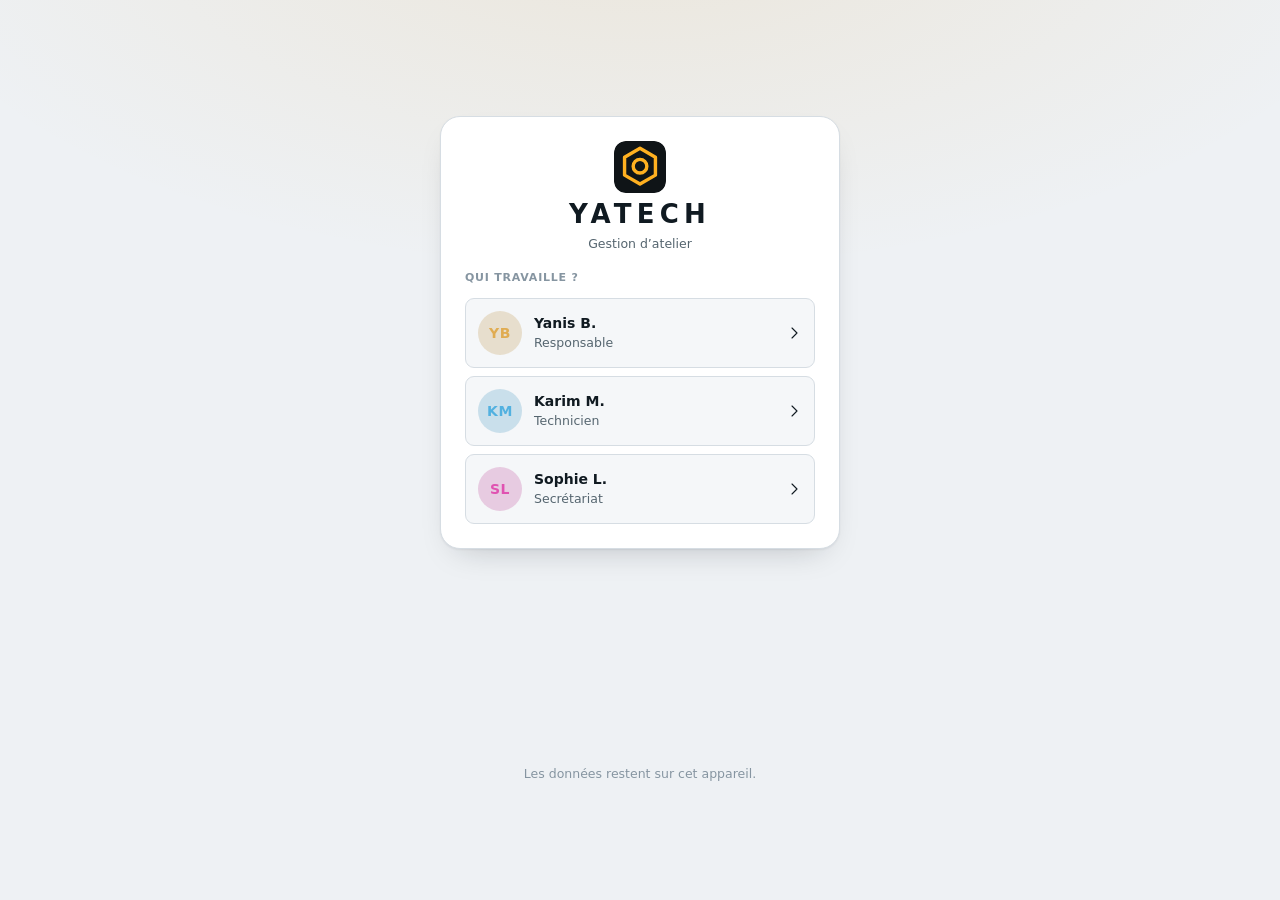
==== yatech-v2/index.html @ 3ca5351c "Yatech v2 — socle : noyau, modèle métier, coque et premiers écrans La v1 tenait en un seul fichier d" ====
<!doctype html>
<html lang="fr">
<head>
<meta charset="utf-8">
<meta name="viewport" content="width=device-width, initial-scale=1, viewport-fit=cover">
<meta name="color-scheme" content="light dark">
<meta name="theme-color" content="#0f1417" media="(prefers-color-scheme: dark)">
<meta name="theme-color" content="#f4f6f8" media="(prefers-color-scheme: light)">
<meta name="description" content="Yatech — gestion d'atelier : clients, dossiers, devis, parc, stock, électronique, planning.">
<meta name="apple-mobile-web-app-capable" content="yes">
<meta name="mobile-web-app-capable" content="yes">
<meta name="apple-mobile-web-app-title" content="Yatech">
<meta name="apple-mobile-web-app-status-bar-style" content="black-translucent">
<meta name="format-detection" content="telephone=no">
<link rel="manifest" href="manifest.webmanifest">
<link rel="icon" href="assets/icone.svg" type="image/svg+xml">
<link rel="apple-touch-icon" href="assets/icone-180.png">
<link rel="stylesheet" href="css/jetons.css">
<link rel="stylesheet" href="css/base.css">
<link rel="stylesheet" href="css/composants.css">
<link rel="stylesheet" href="css/coque.css">
<link rel="stylesheet" href="css/ecrans.css">
<link rel="stylesheet" href="css/utilitaires.css">
<link rel="stylesheet" href="css/impression.css">
<title>Yatech</title>
</head>
<body>

<!-- Écran d'attente : remplacé dès que l'application a démarré. Sans lui,
     un chargement lent de modules laisse une page blanche sans explication. -->
<div id="amorce" class="amorce">
  <div class="amorce__marque">YATECH</div>
  <div class="amorce__barre"><i></i></div>
  <noscript>Cet outil a besoin de JavaScript pour fonctionner.</noscript>
</div>

<!-- Racine de l'application. Tout est peint ici. -->
<div id="app" hidden></div>

<!-- Calques au-dessus de l'application : modales, messages, menu contextuel. -->
<div id="calque-modales"></div>
<div id="calque-messages" class="messages" aria-live="polite"></div>

<!-- Document d'impression (devis / facture / étiquette). Invisible à l'écran. -->
<div id="impression" class="impression"></div>

<script type="module" src="js/main.js"></script>
<script nomodule>
  document.getElementById('amorce').innerHTML =
    '<div class="amorce__marque">YATECH</div><p style="max-width:32ch;text-align:center;line-height:1.5">' +
    'Votre navigateur est trop ancien pour cet outil. Mettez-le à jour, ou utilisez Chrome, Edge, Firefox ou Safari récent.</p>';
</script>
</body>
</html>
---- yatech-v2/css/jetons.css ----
/* ==========================================================================
   YATECH — jetons de style
   --------------------------------------------------------------------------
   Une seule source pour les couleurs, les espaces et les typos. Rien d'autre
   dans le projet n'a le droit d'écrire une couleur en dur : on change ici, et
   tout l'outil suit — y compris la teinte d'accent choisie dans les réglages.

   Direction : un tableau de bord d'atelier. Fond acier, accent ambre (la
   couleur des panneaux de sécurité), typo condensée pour les titres et les
   chiffres. Le vert et le rouge sont réservés aux ÉTATS — une place libre, un
   dossier en retard — pour rester lisibles d'un coup d'œil à trois mètres.
   ========================================================================== */

:root {
  /* --- teinte d'accent : réécrite par les réglages ---------------------- */
  --h-accent: 38;                  /* ambre */
  --s-accent: 100%;

  /* --- typographies ----------------------------------------------------- */
  --f-titre: Bahnschrift, "DIN Alternate", "DIN Condensed", "Roboto Condensed",
             "Archivo Narrow", "Segoe UI Semibold", system-ui, sans-serif;
  --f-texte: system-ui, -apple-system, "Segoe UI", Roboto, "Helvetica Neue",
             Arial, sans-serif;
  --f-chiffre: ui-monospace, "SF Mono", "Cascadia Mono", "Roboto Mono",
               Consolas, monospace;

  /* Échelle typographique : peu de tailles, bien écartées. */
  --t-xs: 11px;
  --t-s:  12.5px;
  --t-m:  14px;
  --t-l:  16px;
  --t-xl: 20px;
  --t-2xl: 26px;
  --t-3xl: 34px;

  /* --- espaces : multiples de 4, nommés par usage ------------------------ */
  --e-1: 4px;
  --e-2: 8px;
  --e-3: 12px;
  --e-4: 16px;
  --e-5: 24px;
  --e-6: 32px;
  --e-7: 48px;

  /* --- rayons ----------------------------------------------------------- */
  --r-s: 5px;
  --r-m: 9px;
  --r-l: 14px;
  --r-xl: 20px;
  --r-rond: 999px;

  /* --- structure -------------------------------------------------------- */
  --rail: 236px;                   /* largeur du menu latéral, sur grand écran */
  --barre-h: 56px;                 /* hauteur de la barre du haut */
  --onglets-h: 60px;               /* hauteur de la barre d'onglets, sur mobile */
  --large-max: 1560px;             /* au-delà, on arrête d'étirer le contenu */

  /* --- marges de sécurité (encoche, barre gestuelle) --------------------- */
  --safe-t: env(safe-area-inset-top, 0px);
  --safe-b: env(safe-area-inset-bottom, 0px);
  --safe-l: env(safe-area-inset-left, 0px);
  --safe-r: env(safe-area-inset-right, 0px);

  /* --- mouvement -------------------------------------------------------- */
  --vite: 110ms cubic-bezier(.2, .8, .3, 1);
  --calme: 220ms cubic-bezier(.2, .8, .3, 1);
}

/* ==========================================================================
   THÈME SOMBRE — celui par défaut. L'atelier est mal éclairé, les écrans y
   passent la journée : un fond clair fatigue et éblouit.
   ========================================================================== */
:root,
[data-theme="sombre"] {
  color-scheme: dark;

  --fond:      #0f1417;            /* derrière tout */
  --plan:      #161c21;            /* les panneaux */
  --plan-2:    #1c242a;            /* un panneau posé sur un panneau */
  --plan-3:    #232d34;            /* survol, case active */
  --voile:     rgba(255,255,255,.045);
  --trait:     #2b363e;
  --trait-fin: #212a31;

  --encre:   #e8eef3;              /* le texte qui compte */
  --encre-2: #9aabb7;              /* les précisions */
  --encre-3: #66788a;              /* les étiquettes, les unités */

  --accent:       hsl(var(--h-accent) var(--s-accent) 62%);
  --accent-fort:  hsl(var(--h-accent) var(--s-accent) 72%);
  --accent-sur:   #16110a;         /* le texte posé SUR l'accent */
  --accent-voile: hsl(var(--h-accent) 60% 62% / .14);
  --accent-trait: hsl(var(--h-accent) 60% 62% / .34);

  --ok:      #3fc07e;  --ok-voile:     rgba(63,192,126,.14);
  --info:    #56a8e8;  --info-voile:   rgba(86,168,232,.14);
  --alerte:  #f2a63a;  --alerte-voile: rgba(242,166,58,.14);
  --danger:  #f0655a;  --danger-voile: rgba(240,101,90,.14);
  --violet:  #b07cf5;  --violet-voile: rgba(176,124,245,.14);
  --neutre:  #7d8d99;  --neutre-voile: rgba(125,141,153,.13);

  --ombre-1: 0 1px 0 rgba(255,255,255,.03), 0 2px 8px -4px rgba(0,0,0,.6);
  --ombre-2: 0 1px 0 rgba(255,255,255,.03), 0 12px 32px -16px rgba(0,0,0,.8);
  --ombre-3: 0 30px 80px -24px rgba(0,0,0,.9);
  --luisant: rgba(255,255,255,.06);
  --masque:  rgba(6,9,11,.68);     /* derrière une modale */
}

/* ==========================================================================
   THÈME CLAIR — pour le comptoir, en plein soleil, et pour l'impression.
   ========================================================================== */
[data-theme="clair"] {
  color-scheme: light;

  --fond:      #eef1f4;
  --plan:      #ffffff;
  --plan-2:    #f5f7f9;
  --plan-3:    #e9edf1;
  --voile:     rgba(16,22,28,.03);
  --trait:     #d6dde3;
  --trait-fin: #e6ebef;

  --encre:   #101a21;
  --encre-2: #55656f;
  --encre-3: #8695a1;

  --accent:       hsl(var(--h-accent) 88% 36%);
  --accent-fort:  hsl(var(--h-accent) 92% 30%);
  --accent-sur:   #ffffff;
  --accent-voile: hsl(var(--h-accent) 88% 44% / .11);
  --accent-trait: hsl(var(--h-accent) 88% 44% / .32);

  --ok:      #12855a;  --ok-voile:     rgba(18,133,90,.11);
  --info:    #1a6fb8;  --info-voile:   rgba(26,111,184,.11);
  --alerte:  #a76a00;  --alerte-voile: rgba(167,106,0,.12);
  --danger:  #c33325;  --danger-voile: rgba(195,51,37,.10);
  --violet:  #6c39c9;  --violet-voile: rgba(108,57,201,.10);
  --neutre:  #5f6f7b;  --neutre-voile: rgba(95,111,123,.10);

  --ombre-1: 0 1px 2px rgba(16,22,28,.05), 0 4px 12px -8px rgba(16,22,28,.18);
  --ombre-2: 0 1px 2px rgba(16,22,28,.06), 0 14px 34px -18px rgba(16,22,28,.28);
  --ombre-3: 0 30px 70px -22px rgba(16,22,28,.36);
  --luisant: rgba(255,255,255,.9);
  --masque:  rgba(24,32,38,.4);
}

/* Le thème « auto » suit le réglage du téléphone : on ne redéfinit le clair
   que si le système le demande, sans toucher au reste. */
@media (prefers-color-scheme: light) {
  [data-theme="auto"] {
    color-scheme: light;
    --fond: #eef1f4;  --plan: #ffffff;  --plan-2: #f5f7f9;  --plan-3: #e9edf1;
    --voile: rgba(16,22,28,.03);  --trait: #d6dde3;  --trait-fin: #e6ebef;
    --encre: #101a21;  --encre-2: #55656f;  --encre-3: #8695a1;
    --accent: hsl(var(--h-accent) 88% 36%);
    --accent-fort: hsl(var(--h-accent) 92% 30%);
    --accent-sur: #ffffff;
    --accent-voile: hsl(var(--h-accent) 88% 44% / .11);
    --accent-trait: hsl(var(--h-accent) 88% 44% / .32);
    --ok: #12855a;  --ok-voile: rgba(18,133,90,.11);
    --info: #1a6fb8;  --info-voile: rgba(26,111,184,.11);
    --alerte: #a76a00;  --alerte-voile: rgba(167,106,0,.12);
    --danger: #c33325;  --danger-voile: rgba(195,51,37,.10);
    --violet: #6c39c9;  --violet-voile: rgba(108,57,201,.10);
    --neutre: #5f6f7b;  --neutre-voile: rgba(95,111,123,.10);
    --ombre-1: 0 1px 2px rgba(16,22,28,.05), 0 4px 12px -8px rgba(16,22,28,.18);
    --ombre-2: 0 1px 2px rgba(16,22,28,.06), 0 14px 34px -18px rgba(16,22,28,.28);
    --ombre-3: 0 30px 70px -22px rgba(16,22,28,.36);
    --luisant: rgba(255,255,255,.9);
    --masque: rgba(24,32,38,.4);
  }
}

/* --- densité : deux boutons dans les réglages ----------------------------
   « Confortable » pour le comptoir et le téléphone, « compact » pour qui
   veut voir trente lignes d'un coup sur son écran de bureau. */
[data-densite="compact"] {
  --e-3: 9px;
  --e-4: 12px;
  --e-5: 18px;
  --e-6: 24px;
  --barre-h: 50px;
}
---- yatech-v2/css/base.css ----
/* ==========================================================================
   YATECH — base
   Remise à zéro, réglages typographiques, et le comportement par défaut des
   éléments qu'on utilise partout : liens, champs, tableaux, focus.
   ========================================================================== */

*, *::before, *::after { box-sizing: border-box; }

html {
  -webkit-text-size-adjust: 100%;
  text-size-adjust: 100%;
  /* Sur iOS, un champ dont la police fait moins de 16px déclenche un zoom au
     toucher dont on ne revient pas. On le neutralise ici plutôt que de grossir
     tous les textes de l'outil. */
  touch-action: manipulation;
}

body {
  margin: 0;
  min-height: 100vh;
  min-height: 100dvh;
  background: var(--fond);
  color: var(--encre);
  font: 400 var(--t-m)/1.5 var(--f-texte);
  -webkit-font-smoothing: antialiased;
  text-rendering: optimizeLegibility;
  overscroll-behavior-y: none;     /* pas de rebond qui recharge la page */
}

h1, h2, h3, h4 {
  margin: 0;
  font-family: var(--f-titre);
  font-weight: 600;
  letter-spacing: .01em;
  line-height: 1.2;
}
h1 { font-size: var(--t-2xl); }
h2 { font-size: var(--t-xl); }
h3 { font-size: var(--t-l); }
h4 { font-size: var(--t-m); }
p  { margin: 0 0 var(--e-3); }
p:last-child { margin-bottom: 0; }

a { color: var(--accent); text-decoration: none; }
a:hover { text-decoration: underline; }

hr {
  border: 0;
  border-top: 1px solid var(--trait-fin);
  margin: var(--e-4) 0;
}

small { font-size: var(--t-s); }
b, strong { font-weight: 600; }

code, kbd, samp {
  font-family: var(--f-chiffre);
  font-size: .92em;
}
kbd {
  background: var(--plan-2);
  border: 1px solid var(--trait);
  border-bottom-width: 2px;
  border-radius: var(--r-s);
  padding: 1px 5px;
  font-size: var(--t-xs);
  color: var(--encre-2);
}

img, svg, video { max-width: 100%; height: auto; display: block; }

/* --- ce qui aligne les chiffres ------------------------------------------
   Les montants, les quantités, les heures : tout ce qui se lit en colonne
   doit avoir des chiffres de même largeur, sinon les virgules dansent. */
.num, .montant, td.num, th.num {
  font-family: var(--f-chiffre);
  font-variant-numeric: tabular-nums;
  font-feature-settings: "tnum" 1;
}
.montant { white-space: nowrap; }
.tab-num { font-variant-numeric: tabular-nums; }

/* --- champs de saisie ---------------------------------------------------- */
input, select, textarea, button {
  font: inherit;
  color: inherit;
}
textarea { resize: vertical; min-height: 74px; }

/* --- accessibilité : le focus doit se voir, au clavier ------------------- */
:focus { outline: none; }
:focus-visible {
  outline: 2px solid var(--accent);
  outline-offset: 2px;
  border-radius: var(--r-s);
}

/* Lisible par les lecteurs d'écran, invisible à l'œil. */
.lecteur-seul {
  position: absolute;
  width: 1px; height: 1px;
  padding: 0; margin: -1px;
  overflow: hidden;
  clip: rect(0 0 0 0);
  clip-path: inset(50%);
  white-space: nowrap;
}

/* --- barres de défilement discrètes -------------------------------------- */
* { scrollbar-width: thin; scrollbar-color: var(--trait) transparent; }
*::-webkit-scrollbar { width: 10px; height: 10px; }
*::-webkit-scrollbar-track { background: transparent; }
*::-webkit-scrollbar-thumb {
  background: var(--trait);
  border-radius: var(--r-rond);
  border: 3px solid transparent;
  background-clip: content-box;
}
*::-webkit-scrollbar-thumb:hover { background: var(--encre-3); background-clip: content-box; }

/* --- sélection ----------------------------------------------------------- */
::selection { background: var(--accent-voile); color: var(--encre); }

/* --- pour qui a demandé moins d'animations ------------------------------- */
@media (prefers-reduced-motion: reduce) {
  *, *::before, *::after {
    animation-duration: .01ms !important;
    animation-iteration-count: 1 !important;
    transition-duration: .01ms !important;
    scroll-behavior: auto !important;
  }
}

/* ==========================================================================
   ÉCRAN D'AMORCE
   Ce qu'on voit pendant que les modules se chargent. Il disparaît de lui-même.
   ========================================================================== */
.amorce {
  position: fixed;
  inset: 0;
  display: grid;
  place-content: center;
  justify-items: center;
  gap: var(--e-5);
  background: var(--fond);
  z-index: 9000;
}
.amorce__marque {
  font: 600 var(--t-3xl)/1 var(--f-titre);
  letter-spacing: .22em;
  color: var(--accent);
}
.amorce__barre {
  width: 180px; height: 3px;
  background: var(--trait);
  border-radius: var(--r-rond);
  overflow: hidden;
}
.amorce__barre i {
  display: block;
  width: 40%; height: 100%;
  background: var(--accent);
  border-radius: inherit;
  animation: amorce-va-et-vient 1.1s ease-in-out infinite;
}
@keyframes amorce-va-et-vient {
  0%   { transform: translateX(-110%); }
  100% { transform: translateX(360%); }
}
.amorce--partie { opacity: 0; pointer-events: none; transition: opacity var(--calme); }
---- yatech-v2/css/composants.css ----
/* ==========================================================================
   YATECH — composants
   Les pièces détachées de l'interface. Chacune se suffit à elle-même : on la
   pose n'importe où dans l'outil, elle a la même tête et le même
   comportement. Aucune couleur en dur, tout vient de jetons.css.
   ========================================================================== */

/* ==========================================================================
   BOUTONS
   Trois niveaux seulement : l'action principale (accent plein), l'action
   ordinaire (contour), et l'action discrète (rien du tout). Au-delà, plus
   personne ne sait où cliquer.
   ========================================================================== */
.bt {
  --bt-fond: var(--plan-2);
  --bt-encre: var(--encre);
  --bt-trait: var(--trait);
  display: inline-flex;
  align-items: center;
  justify-content: center;
  gap: var(--e-2);
  min-height: 38px;
  padding: 0 var(--e-4);
  border: 1px solid var(--bt-trait);
  border-radius: var(--r-m);
  background: var(--bt-fond);
  color: var(--bt-encre);
  font: 600 var(--t-m)/1 var(--f-texte);
  cursor: pointer;
  white-space: nowrap;
  user-select: none;
  -webkit-user-select: none;
  -webkit-tap-highlight-color: transparent;
  transition: background var(--vite), border-color var(--vite), transform var(--vite),
              box-shadow var(--vite), opacity var(--vite);
}
.bt:hover:not(:disabled) { background: var(--plan-3); }
.bt:active:not(:disabled) { transform: translateY(1px); }
.bt:disabled, .bt[aria-disabled="true"] { opacity: .45; cursor: not-allowed; }
.bt svg { width: 17px; height: 17px; flex: none; }

/* Action principale : une seule par écran, celle qu'on veut voir cliquée. */
.bt--fort {
  --bt-fond: var(--accent);
  --bt-encre: var(--accent-sur);
  --bt-trait: transparent;
  box-shadow: var(--ombre-1);
}
.bt--fort:hover:not(:disabled) { background: var(--accent-fort); }

/* Action ordinaire : contour, fond du panneau. */
.bt--contour { --bt-fond: transparent; }
.bt--contour:hover:not(:disabled) { background: var(--voile); border-color: var(--encre-3); }

/* Action discrète : ni fond ni contour. Pour ce qui accompagne. */
.bt--nu {
  --bt-fond: transparent;
  --bt-trait: transparent;
  color: var(--encre-2);
}
.bt--nu:hover:not(:disabled) { background: var(--voile); color: var(--encre); }

/* Action qui détruit. Toujours accompagnée d'une confirmation. */
.bt--danger { --bt-encre: var(--danger); --bt-trait: var(--danger-voile); --bt-fond: var(--danger-voile); }
.bt--danger:hover:not(:disabled) { background: var(--danger); --bt-encre: #fff; }

.bt--ok { --bt-encre: var(--ok); --bt-trait: var(--ok-voile); --bt-fond: var(--ok-voile); }
.bt--ok:hover:not(:disabled) { background: var(--ok); --bt-encre: #fff; }

/* Tailles. Le format « pouce » est fait pour être touché avec un gant. */
.bt--s  { min-height: 30px; padding: 0 var(--e-3); font-size: var(--t-s); border-radius: var(--r-s); }
.bt--s svg { width: 14px; height: 14px; }
.bt--l  { min-height: 46px; padding: 0 var(--e-5); font-size: var(--t-l); }
.bt--pouce { min-height: 52px; font-size: var(--t-l); border-radius: var(--r-l); }
.bt--plein { width: 100%; }

/* Bouton carré : une icône, rien d'autre. */
.bt--icone { width: 38px; padding: 0; }
.bt--icone.bt--s { width: 30px; }
.bt--icone.bt--l { width: 46px; }

/* Groupe de boutons collés (un seul bloc visuel). */
.bt-groupe { display: inline-flex; }
.bt-groupe .bt { border-radius: 0; margin-left: -1px; }
.bt-groupe .bt:first-child { border-radius: var(--r-m) 0 0 var(--r-m); margin-left: 0; }
.bt-groupe .bt:last-child  { border-radius: 0 var(--r-m) var(--r-m) 0; }
.bt-groupe .bt:only-child  { border-radius: var(--r-m); }

/* Bouton flottant : l'action du pouce, en bas à droite, sur mobile. */
.flottant {
  position: fixed;
  right: calc(var(--e-4) + var(--safe-r));
  bottom: calc(var(--onglets-h) + var(--e-4) + var(--safe-b));
  z-index: 60;
  width: 56px; height: 56px;
  border-radius: var(--r-rond);
  border: 0;
  background: var(--accent);
  color: var(--accent-sur);
  box-shadow: var(--ombre-2);
  display: grid; place-items: center;
  cursor: pointer;
}
.flottant svg { width: 24px; height: 24px; }
.flottant:active { transform: scale(.94); }

/* ==========================================================================
   INTERRUPTEUR SEGMENTÉ — choisir une vue parmi deux ou trois
   ========================================================================== */
.segments {
  display: inline-flex;
  padding: 3px;
  gap: 2px;
  background: var(--plan-2);
  border: 1px solid var(--trait);
  border-radius: var(--r-m);
}
.segments button {
  appearance: none;
  border: 0;
  background: transparent;
  color: var(--encre-2);
  padding: 0 var(--e-3);
  min-height: 30px;
  border-radius: var(--r-s);
  font: 600 var(--t-s)/1 var(--f-texte);
  cursor: pointer;
  white-space: nowrap;
  transition: background var(--vite), color var(--vite);
}
.segments button:hover { color: var(--encre); }
.segments button[aria-pressed="true"] {
  background: var(--plan);
  color: var(--encre);
  box-shadow: var(--ombre-1);
}
.segments--plein { display: flex; width: 100%; }
.segments--plein button { flex: 1; }

/* ==========================================================================
   CHAMPS DE SAISIE
   ========================================================================== */
.champ { display: flex; flex-direction: column; gap: 5px; min-width: 0; }
.champ > label,
.etiquette {
  font: 600 var(--t-xs)/1.3 var(--f-texte);
  text-transform: uppercase;
  letter-spacing: .06em;
  color: var(--encre-3);
}
.champ__aide { font-size: var(--t-xs); color: var(--encre-3); line-height: 1.4; }
.champ__erreur { font-size: var(--t-xs); color: var(--danger); font-weight: 600; }

.saisie {
  width: 100%;
  min-height: 40px;
  padding: 9px var(--e-3);
  background: var(--plan-2);
  border: 1px solid var(--trait);
  border-radius: var(--r-m);
  color: var(--encre);
  font-size: var(--t-m);
  transition: border-color var(--vite), background var(--vite), box-shadow var(--vite);
  appearance: none;
  -webkit-appearance: none;
}
.saisie::placeholder { color: var(--encre-3); }
.saisie:hover:not(:disabled) { border-color: var(--encre-3); }
.saisie:focus {
  border-color: var(--accent);
  background: var(--plan);
  box-shadow: 0 0 0 3px var(--accent-voile);
  outline: none;
}
.saisie:disabled { opacity: .55; cursor: not-allowed; }
.saisie[aria-invalid="true"] { border-color: var(--danger); }
.saisie--num { font-family: var(--f-chiffre); font-variant-numeric: tabular-nums; text-align: right; }
.saisie--plaque {
  font-family: var(--f-chiffre);
  text-transform: uppercase;
  letter-spacing: .14em;
  font-weight: 600;
}

/* iOS zoome dès qu'un champ fait moins de 16px : sur petit écran, on grossit. */
@media (max-width: 900px) {
  .saisie, .saisie--num { font-size: 16px; }
}

select.saisie {
  padding-right: 34px;
  background-image: url("data:image/svg+xml,%3Csvg xmlns='http://www.w3.org/2000/svg' viewBox='0 0 16 16' fill='none' stroke='%237d8d99' stroke-width='1.8' stroke-linecap='round' stroke-linejoin='round'%3E%3Cpath d='M4 6.5 8 10.5l4-4'/%3E%3C/svg%3E");
  background-repeat: no-repeat;
  background-position: right 11px center;
  background-size: 15px;
  cursor: pointer;
}

/* Un champ avec une unité collée à droite (€, h, km). */
.champ-unite { position: relative; display: flex; align-items: center; }
.champ-unite .saisie { padding-right: 42px; }
.champ-unite__unite {
  position: absolute;
  right: var(--e-3);
  font: 600 var(--t-s)/1 var(--f-texte);
  color: var(--encre-3);
  pointer-events: none;
}

/* Champ de recherche avec sa loupe. */
.recherche { position: relative; display: flex; align-items: center; width: 100%; }
.recherche svg {
  position: absolute;
  left: 11px;
  width: 17px; height: 17px;
  color: var(--encre-3);
  pointer-events: none;
}
.recherche .saisie { padding-left: 36px; }
.recherche__vider {
  position: absolute; right: 6px;
  width: 28px; height: 28px;
  border: 0; background: transparent; color: var(--encre-3);
  border-radius: var(--r-rond); cursor: pointer;
  display: grid; place-items: center;
}
.recherche__vider:hover { background: var(--voile); color: var(--encre); }

/* Case à cocher et interrupteur. */
.coche {
  display: inline-flex;
  align-items: center;
  gap: var(--e-2);
  cursor: pointer;
  user-select: none;
  -webkit-user-select: none;
  min-height: 32px;
}
.coche input { width: 18px; height: 18px; accent-color: var(--accent); cursor: pointer; flex: none; }

.bascule {
  position: relative;
  width: 42px; height: 24px;
  flex: none;
  background: var(--trait);
  border-radius: var(--r-rond);
  cursor: pointer;
  transition: background var(--vite);
  border: 0;
  padding: 0;
}
.bascule::after {
  content: "";
  position: absolute;
  top: 3px; left: 3px;
  width: 18px; height: 18px;
  background: var(--plan);
  border-radius: var(--r-rond);
  box-shadow: var(--ombre-1);
  transition: transform var(--vite);
}
.bascule[aria-checked="true"] { background: var(--accent); }
.bascule[aria-checked="true"]::after { transform: translateX(18px); }

/* ==========================================================================
   PANNEAUX ET CARTES
   ========================================================================== */
.panneau {
  background: var(--plan);
  border: 1px solid var(--trait-fin);
  border-radius: var(--r-l);
  box-shadow: var(--ombre-1);
}
.panneau--plat { box-shadow: none; }
.panneau__tete {
  display: flex;
  align-items: center;
  gap: var(--e-3);
  padding: var(--e-3) var(--e-4);
  border-bottom: 1px solid var(--trait-fin);
  min-height: 48px;
}
.panneau__tete h2, .panneau__tete h3 { font-size: var(--t-m); letter-spacing: .04em; text-transform: uppercase; }
.panneau__corps { padding: var(--e-4); }
.panneau__pied {
  padding: var(--e-3) var(--e-4);
  border-top: 1px solid var(--trait-fin);
  background: var(--plan-2);
  border-radius: 0 0 var(--r-l) var(--r-l);
}

/* La carte cliquable : une ligne de liste, un dossier, un client. */
.carte {
  display: block;
  width: 100%;
  text-align: left;
  background: var(--plan);
  border: 1px solid var(--trait-fin);
  border-radius: var(--r-m);
  padding: var(--e-3);
  cursor: pointer;
  color: inherit;
  transition: border-color var(--vite), background var(--vite), transform var(--vite);
}
.carte:hover { border-color: var(--accent-trait); background: var(--plan-2); text-decoration: none; }
.carte:active { transform: scale(.995); }
.carte--muette { cursor: default; }
.carte--muette:hover { border-color: var(--trait-fin); background: var(--plan); }

/* ==========================================================================
   PASTILLES D'ÉTAT
   Une pastille dit un état, jamais une action. La couleur porte le sens :
   on doit pouvoir la lire sans lire le texte.
   ========================================================================== */
.pastille {
  display: inline-flex;
  align-items: center;
  gap: 5px;
  padding: 3px 9px;
  border-radius: var(--r-rond);
  background: var(--neutre-voile);
  color: var(--neutre);
  font: 600 var(--t-xs)/1.4 var(--f-texte);
  white-space: nowrap;
  border: 1px solid transparent;
}
.pastille::before {
  content: "";
  width: 6px; height: 6px;
  border-radius: var(--r-rond);
  background: currentColor;
  flex: none;
}
.pastille--sans-point::before { display: none; }
.pastille--ok      { background: var(--ok-voile);     color: var(--ok); }
.pastille--info    { background: var(--info-voile);   color: var(--info); }
.pastille--alerte  { background: var(--alerte-voile); color: var(--alerte); }
.pastille--danger  { background: var(--danger-voile); color: var(--danger); }
.pastille--violet  { background: var(--violet-voile); color: var(--violet); }
.pastille--accent  { background: var(--accent-voile); color: var(--accent); }
.pastille--pleine  { background: var(--accent); color: var(--accent-sur); }

/* Puce de comptage sur un onglet ou une entrée de menu. */
.compte {
  display: inline-grid;
  place-items: center;
  min-width: 19px; height: 19px;
  padding: 0 5px;
  border-radius: var(--r-rond);
  background: var(--plan-3);
  color: var(--encre-2);
  font: 700 var(--t-xs)/1 var(--f-chiffre);
}
.compte--alerte { background: var(--danger); color: #fff; }
.compte--accent { background: var(--accent); color: var(--accent-sur); }

/* Étiquette : un mot dans un cadre, pour classer. */
.etiq {
  display: inline-flex;
  align-items: center;
  gap: 4px;
  padding: 2px 7px;
  border-radius: var(--r-s);
  border: 1px solid var(--trait);
  background: var(--plan-2);
  color: var(--encre-2);
  font: 600 var(--t-xs)/1.5 var(--f-texte);
  white-space: nowrap;
}
.etiq--accent { border-color: var(--accent-trait); color: var(--accent); background: var(--accent-voile); }

/* La plaque d'immatriculation, dessinée comme la vraie : bandes bleues. */
.plaque {
  display: inline-flex;
  align-items: center;
  font: 700 var(--t-s)/1 var(--f-chiffre);
  letter-spacing: .09em;
  background: #f2f3f4;
  color: #10161c;
  border: 1px solid #9aa5ad;
  border-radius: 3px;
  padding: 3px 7px 3px 13px;
  position: relative;
  white-space: nowrap;
  text-transform: uppercase;
}
.plaque::before {
  content: "";
  position: absolute;
  left: 0; top: 0; bottom: 0;
  width: 7px;
  background: #063298;
  border-radius: 2px 0 0 2px;
}
.plaque--l { font-size: var(--t-m); padding: 5px 10px 5px 17px; }
.plaque--l::before { width: 10px; }

/* ==========================================================================
   AVATARS — trois personnes, on les reconnaît à leurs initiales
   ========================================================================== */
.tete {
  display: inline-grid;
  place-items: center;
  width: 30px; height: 30px;
  flex: none;
  border-radius: var(--r-rond);
  background: var(--plan-3);
  color: var(--encre);
  font: 700 var(--t-xs)/1 var(--f-titre);
  letter-spacing: .04em;
  user-select: none;
  -webkit-user-select: none;
}
.tete--s { width: 22px; height: 22px; font-size: 9.5px; }
.tete--l { width: 44px; height: 44px; font-size: var(--t-m); }
.tetes { display: inline-flex; }
.tetes .tete + .tete { margin-left: -8px; box-shadow: 0 0 0 2px var(--plan); }

/* ==========================================================================
   TABLEAUX
   Sur grand écran, un vrai tableau. Sur téléphone, chaque ligne se replie en
   fiche : les en-têtes deviennent des étiquettes devant chaque valeur.
   ========================================================================== */
.tableau-cadre {
  width: 100%;
  overflow-x: auto;
  -webkit-overflow-scrolling: touch;
  border-radius: var(--r-m);
}
table.grille {
  width: 100%;
  border-collapse: collapse;
  font-size: var(--t-m);
}
table.grille th {
  text-align: left;
  padding: var(--e-2) var(--e-3);
  font: 600 var(--t-xs)/1.4 var(--f-texte);
  text-transform: uppercase;
  letter-spacing: .06em;
  color: var(--encre-3);
  border-bottom: 1px solid var(--trait);
  white-space: nowrap;
  position: sticky;
  top: 0;
  background: var(--plan);
  z-index: 2;
}
table.grille td {
  padding: var(--e-3);
  border-bottom: 1px solid var(--trait-fin);
  vertical-align: middle;
}
table.grille tbody tr:last-child td { border-bottom: 0; }
table.grille tbody tr.cliquable { cursor: pointer; }
table.grille tbody tr.cliquable:hover { background: var(--plan-2); }
table.grille th.num, table.grille td.num { text-align: right; }
table.grille .serre { width: 1%; white-space: nowrap; }
table.grille tr.total td { font-weight: 700; border-top: 2px solid var(--trait); }

@media (max-width: 760px) {
  table.grille.repliable thead { display: none; }
  table.grille.repliable, table.grille.repliable tbody,
  table.grille.repliable tr, table.grille.repliable td { display: block; width: 100%; }
  table.grille.repliable tr {
    border: 1px solid var(--trait-fin);
    border-radius: var(--r-m);
    padding: var(--e-2);
    margin-bottom: var(--e-2);
    background: var(--plan);
  }
  table.grille.repliable td {
    display: flex;
    justify-content: space-between;
    align-items: center;
    gap: var(--e-3);
    border: 0;
    padding: 5px var(--e-2);
    text-align: right;
  }
  table.grille.repliable td::before {
    content: attr(data-col);
    font: 600 var(--t-xs)/1.4 var(--f-texte);
    text-transform: uppercase;
    letter-spacing: .06em;
    color: var(--encre-3);
    text-align: left;
    flex: none;
  }
  table.grille.repliable td:empty { display: none; }
}

/* Liste simple : des lignes séparées par un filet, sans tableau. */
.liste { display: flex; flex-direction: column; }
.liste__ligne {
  display: flex;
  align-items: center;
  gap: var(--e-3);
  padding: var(--e-3);
  border-bottom: 1px solid var(--trait-fin);
  text-align: left;
  background: transparent;
  border-left: 0; border-right: 0; border-top: 0;
  width: 100%;
  color: inherit;
  cursor: pointer;
  min-height: 54px;
}
.liste__ligne:last-child { border-bottom: 0; }
.liste__ligne:hover { background: var(--plan-2); text-decoration: none; }
.liste__ligne--muette { cursor: default; }
.liste__ligne--muette:hover { background: transparent; }

/* ==========================================================================
   ONGLETS
   ========================================================================== */
.onglets {
  display: flex;
  gap: var(--e-1);
  border-bottom: 1px solid var(--trait);
  overflow-x: auto;
  scrollbar-width: none;
}
.onglets::-webkit-scrollbar { display: none; }
.onglets button {
  appearance: none;
  border: 0;
  background: transparent;
  padding: var(--e-3) var(--e-3);
  color: var(--encre-2);
  font: 600 var(--t-m)/1 var(--f-texte);
  cursor: pointer;
  white-space: nowrap;
  border-bottom: 2px solid transparent;
  margin-bottom: -1px;
  display: inline-flex;
  align-items: center;
  gap: var(--e-2);
  transition: color var(--vite), border-color var(--vite);
}
.onglets button:hover { color: var(--encre); }
.onglets button[aria-selected="true"] { color: var(--accent); border-bottom-color: var(--accent); }

/* ==========================================================================
   MODALES ET FEUILLES
   Sur grand écran : une fenêtre centrée. Sur téléphone : une feuille qui monte
   du bas, qu'on ferme en la tirant vers le bas ou en touchant à côté.
   ========================================================================== */
.masque {
  position: fixed;
  inset: 0;
  background: var(--masque);
  backdrop-filter: blur(3px);
  -webkit-backdrop-filter: blur(3px);
  z-index: 500;
  display: flex;
  align-items: center;
  justify-content: center;
  padding: var(--e-4);
  animation: apparait var(--vite);
}
@keyframes apparait { from { opacity: 0; } }
@keyframes monte { from { transform: translateY(14px) scale(.985); opacity: 0; } }
@keyframes monte-feuille { from { transform: translateY(100%); } }

.modale {
  background: var(--plan);
  border: 1px solid var(--trait);
  border-radius: var(--r-xl);
  box-shadow: var(--ombre-3);
  width: 100%;
  max-width: 560px;
  max-height: calc(100dvh - var(--e-6));
  display: flex;
  flex-direction: column;
  animation: monte var(--calme);
  overflow: hidden;
}
.modale--large { max-width: 900px; }
.modale--immense { max-width: 1200px; }
.modale__tete {
  display: flex;
  align-items: center;
  gap: var(--e-3);
  padding: var(--e-4);
  border-bottom: 1px solid var(--trait-fin);
  flex: none;
}
.modale__tete h2 { font-size: var(--t-l); flex: 1; min-width: 0; }
.modale__corps { padding: var(--e-4); overflow-y: auto; flex: 1; }
.modale__pied {
  display: flex;
  gap: var(--e-2);
  justify-content: flex-end;
  padding: var(--e-3) var(--e-4);
  border-top: 1px solid var(--trait-fin);
  background: var(--plan-2);
  flex: none;
  padding-bottom: calc(var(--e-3) + var(--safe-b));
}

@media (max-width: 700px) {
  .masque { padding: 0; align-items: flex-end; }
  .modale {
    max-width: none;
    border-radius: var(--r-xl) var(--r-xl) 0 0;
    max-height: 94dvh;
    animation: monte-feuille var(--calme);
    border-bottom: 0;
  }
  /* La poignée : elle dit qu'on peut tirer la feuille vers le bas. */
  .modale__tete::before {
    content: "";
    position: absolute;
    top: 7px; left: 50%;
    transform: translateX(-50%);
    width: 38px; height: 4px;
    border-radius: var(--r-rond);
    background: var(--trait);
  }
  .modale__tete { position: relative; padding-top: var(--e-5); }
  .modale__pied { flex-direction: column-reverse; }
  .modale__pied .bt { width: 100%; min-height: 46px; }
}

/* ==========================================================================
   MESSAGES ÉPHÉMÈRES
   ========================================================================== */
.messages {
  position: fixed;
  left: 50%;
  transform: translateX(-50%);
  bottom: calc(var(--onglets-h) + var(--e-4) + var(--safe-b));
  z-index: 700;
  display: flex;
  flex-direction: column;
  gap: var(--e-2);
  align-items: center;
  pointer-events: none;
  width: min(440px, calc(100vw - var(--e-6)));
}
@media (min-width: 901px) { .messages { bottom: var(--e-5); } }
.message {
  display: flex;
  align-items: center;
  gap: var(--e-3);
  padding: var(--e-3) var(--e-4);
  background: var(--plan);
  border: 1px solid var(--trait);
  border-left: 3px solid var(--encre-3);
  border-radius: var(--r-m);
  box-shadow: var(--ombre-2);
  font-size: var(--t-m);
  pointer-events: auto;
  animation: monte var(--calme);
  width: 100%;
}
.message--ok     { border-left-color: var(--ok); }
.message--alerte { border-left-color: var(--alerte); }
.message--danger { border-left-color: var(--danger); }
.message__action {
  margin-left: auto;
  background: transparent;
  border: 0;
  color: var(--accent);
  font-weight: 600;
  cursor: pointer;
  white-space: nowrap;
  font-size: var(--t-s);
}
.message--parti { animation: part var(--calme) forwards; }
@keyframes part { to { opacity: 0; transform: translateY(8px); } }

/* ==========================================================================
   ÉTATS VIDES, CHARGEMENT, BANDEAUX
   ========================================================================== */
.vide {
  display: grid;
  place-items: center;
  gap: var(--e-3);
  padding: var(--e-7) var(--e-4);
  text-align: center;
  color: var(--encre-2);
}
.vide svg { width: 40px; height: 40px; color: var(--encre-3); opacity: .7; }
.vide h3 { color: var(--encre); }
.vide p { max-width: 44ch; margin: 0; font-size: var(--t-s); }

.squelette {
  background: linear-gradient(90deg, var(--plan-2) 25%, var(--plan-3) 37%, var(--plan-2) 63%);
  background-size: 400% 100%;
  animation: glisse 1.3s linear infinite;
  border-radius: var(--r-s);
  height: 14px;
}
@keyframes glisse { from { background-position: 100% 0; } to { background-position: 0 0; } }

.bandeau {
  display: flex;
  align-items: flex-start;
  gap: var(--e-3);
  padding: var(--e-3) var(--e-4);
  border-radius: var(--r-m);
  background: var(--info-voile);
  border: 1px solid transparent;
  color: var(--encre);
  font-size: var(--t-s);
  line-height: 1.5;
}
.bandeau svg { width: 18px; height: 18px; flex: none; margin-top: 1px; color: var(--info); }
.bandeau--alerte { background: var(--alerte-voile); }
.bandeau--alerte svg { color: var(--alerte); }
.bandeau--danger { background: var(--danger-voile); }
.bandeau--danger svg { color: var(--danger); }
.bandeau--ok { background: var(--ok-voile); }
.bandeau--ok svg { color: var(--ok); }

/* Jauge : un stock, une charge d'atelier, une progression. */
.jauge {
  height: 6px;
  border-radius: var(--r-rond);
  background: var(--plan-3);
  overflow: hidden;
}
.jauge i {
  display: block;
  height: 100%;
  background: var(--accent);
  border-radius: inherit;
  transition: width var(--calme);
}
.jauge--ok i     { background: var(--ok); }
.jauge--alerte i { background: var(--alerte); }
.jauge--danger i { background: var(--danger); }

/* Un chiffre qui compte : le cœur des tableaux de bord. */
.indic {
  display: flex;
  flex-direction: column;
  gap: 2px;
  padding: var(--e-3) var(--e-4);
  background: var(--plan);
  border: 1px solid var(--trait-fin);
  border-radius: var(--r-m);
  min-width: 0;
}
.indic__val {
  font: 600 var(--t-2xl)/1.1 var(--f-titre);
  font-variant-numeric: tabular-nums;
  letter-spacing: .01em;
}
.indic__nom {
  font: 600 var(--t-xs)/1.3 var(--f-texte);
  text-transform: uppercase;
  letter-spacing: .06em;
  color: var(--encre-3);
}
.indic__pied { font-size: var(--t-xs); color: var(--encre-2); }
.indic--cliquable { cursor: pointer; }
.indic--cliquable:hover { border-color: var(--accent-trait); }

/* ==========================================================================
   MENU CONTEXTUEL
   ========================================================================== */
.menu-flotte {
  position: fixed;
  z-index: 600;
  min-width: 200px;
  max-width: 280px;
  background: var(--plan);
  border: 1px solid var(--trait);
  border-radius: var(--r-m);
  box-shadow: var(--ombre-3);
  padding: var(--e-1);
  animation: monte var(--vite);
  max-height: 70dvh;
  overflow-y: auto;
}
.menu-flotte button {
  display: flex;
  align-items: center;
  gap: var(--e-3);
  width: 100%;
  padding: var(--e-2) var(--e-3);
  border: 0;
  background: transparent;
  color: var(--encre);
  border-radius: var(--r-s);
  cursor: pointer;
  text-align: left;
  font-size: var(--t-m);
  min-height: 38px;
}
.menu-flotte button:hover { background: var(--plan-2); }
.menu-flotte button svg { width: 16px; height: 16px; color: var(--encre-3); flex: none; }
.menu-flotte button.danger { color: var(--danger); }
.menu-flotte button.danger svg { color: var(--danger); }
.menu-flotte hr { margin: var(--e-1) 0; }
.menu-flotte__titre {
  padding: var(--e-2) var(--e-3) var(--e-1);
  font: 600 var(--t-xs)/1 var(--f-texte);
  text-transform: uppercase;
  letter-spacing: .06em;
  color: var(--encre-3);
}

/* ==========================================================================
   INFOBULLE — sur grand écran seulement, le doigt n'a pas de survol
   ========================================================================== */
@media (hover: hover) and (min-width: 901px) {
  [data-bulle] { position: relative; }
  [data-bulle]::after {
    content: attr(data-bulle);
    position: absolute;
    bottom: calc(100% + 6px);
    left: 50%;
    transform: translateX(-50%);
    padding: 4px 8px;
    background: var(--encre);
    color: var(--fond);
    font: 600 var(--t-xs)/1.3 var(--f-texte);
    border-radius: var(--r-s);
    white-space: nowrap;
    opacity: 0;
    pointer-events: none;
    transition: opacity var(--vite);
    z-index: 400;
  }
  [data-bulle]:hover::after { opacity: 1; }
}
---- yatech-v2/css/coque.css ----
/* ==========================================================================
   YATECH — la coque
   --------------------------------------------------------------------------
   Ce qui ne bouge jamais : le menu, la barre du haut, le cadre du contenu.
   Deux mises en page pour un même balisage :
     • grand écran — un rail de navigation à gauche, en permanence ;
     • téléphone   — une barre d'onglets en bas, sous le pouce, et le reste
                     du menu dans un tiroir.
   Le basculement se fait à 900px, une seule fois, ici.
   ========================================================================== */

.coque {
  min-height: 100vh;
  min-height: 100dvh;
  display: flex;
  flex-direction: column;
}

/* ==========================================================================
   RAIL DE NAVIGATION (grand écran)
   ========================================================================== */
.rail {
  display: none;
  position: fixed;
  top: 0; left: 0; bottom: 0;
  width: var(--rail);
  background: var(--plan);
  border-right: 1px solid var(--trait-fin);
  flex-direction: column;
  z-index: 100;
  padding-left: var(--safe-l);
}
.rail__marque {
  display: flex;
  align-items: center;
  gap: var(--e-3);
  padding: var(--e-4);
  height: var(--barre-h);
  flex: none;
  border-bottom: 1px solid var(--trait-fin);
}
.rail__marque img { width: 26px; height: 26px; border-radius: 6px; }
.rail__marque strong {
  font: 600 var(--t-l)/1 var(--f-titre);
  letter-spacing: .14em;
  text-transform: uppercase;
}
.rail__liens {
  flex: 1;
  overflow-y: auto;
  padding: var(--e-3) var(--e-2);
  display: flex;
  flex-direction: column;
  gap: 2px;
}
.rail__section {
  padding: var(--e-4) var(--e-3) var(--e-1);
  font: 600 var(--t-xs)/1 var(--f-texte);
  text-transform: uppercase;
  letter-spacing: .08em;
  color: var(--encre-3);
}
.rail__section:first-child { padding-top: var(--e-1); }
.lien {
  display: flex;
  align-items: center;
  gap: var(--e-3);
  padding: 9px var(--e-3);
  border-radius: var(--r-m);
  color: var(--encre-2);
  font: 500 var(--t-m)/1 var(--f-texte);
  cursor: pointer;
  border: 0;
  background: transparent;
  width: 100%;
  text-align: left;
  position: relative;
  transition: background var(--vite), color var(--vite);
}
.lien:hover { background: var(--voile); color: var(--encre); text-decoration: none; }
.lien svg { width: 18px; height: 18px; flex: none; opacity: .85; }
.lien span { flex: 1; min-width: 0; overflow: hidden; text-overflow: ellipsis; white-space: nowrap; }
.lien[aria-current="page"] {
  background: var(--accent-voile);
  color: var(--accent);
  font-weight: 600;
}
.lien[aria-current="page"]::before {
  content: "";
  position: absolute;
  left: -var(--e-2);
  left: calc(var(--e-2) * -1);
  top: 50%;
  transform: translateY(-50%);
  width: 3px; height: 18px;
  background: var(--accent);
  border-radius: 0 3px 3px 0;
}
.rail__pied {
  flex: none;
  border-top: 1px solid var(--trait-fin);
  padding: var(--e-2);
  padding-bottom: calc(var(--e-2) + var(--safe-b));
}

/* ==========================================================================
   BARRE DU HAUT
   ========================================================================== */
.barre {
  position: sticky;
  top: 0;
  z-index: 90;
  height: calc(var(--barre-h) + var(--safe-t));
  padding: var(--safe-t) calc(var(--e-4) + var(--safe-r)) 0 calc(var(--e-4) + var(--safe-l));
  display: flex;
  align-items: center;
  gap: var(--e-3);
  background: color-mix(in srgb, var(--fond) 86%, transparent);
  backdrop-filter: saturate(160%) blur(12px);
  -webkit-backdrop-filter: saturate(160%) blur(12px);
  border-bottom: 1px solid var(--trait-fin);
  flex: none;
}
/* Les navigateurs sans color-mix retombent sur le fond plein : jamais de
   texte illisible parce qu'un effet n'a pas pris. */
@supports not (background: color-mix(in srgb, red 50%, blue)) {
  .barre { background: var(--fond); }
}
.barre__titre {
  font: 600 var(--t-l)/1.2 var(--f-titre);
  letter-spacing: .05em;
  text-transform: uppercase;
  min-width: 0;
  overflow: hidden;
  text-overflow: ellipsis;
  white-space: nowrap;
}
.barre__marque {
  display: flex;
  align-items: center;
  gap: var(--e-2);
}
.barre__marque img { width: 24px; height: 24px; border-radius: 6px; }
.barre__recherche { flex: 1; max-width: 380px; margin: 0 auto; }
.barre__outils { display: flex; align-items: center; gap: var(--e-1); margin-left: auto; }

/* Le bouton qui ouvre la recherche générale, sur grand écran. */
.chercher-tout {
  display: none;
  align-items: center;
  gap: var(--e-2);
  height: 34px;
  padding: 0 var(--e-3);
  min-width: 220px;
  border: 1px solid var(--trait);
  border-radius: var(--r-m);
  background: var(--plan-2);
  color: var(--encre-3);
  font-size: var(--t-s);
  cursor: pointer;
}
.chercher-tout:hover { border-color: var(--encre-3); color: var(--encre-2); }
.chercher-tout svg { width: 15px; height: 15px; }
.chercher-tout kbd { margin-left: auto; }

/* Le voyant de connexion : rouge quand l'appareil est hors ligne. */
.voyant-hors-ligne {
  display: inline-flex;
  align-items: center;
  gap: 5px;
  padding: 3px 8px;
  border-radius: var(--r-rond);
  background: var(--alerte-voile);
  color: var(--alerte);
  font: 600 var(--t-xs)/1 var(--f-texte);
}

/* ==========================================================================
   CONTENU
   ========================================================================== */
.contenu {
  flex: 1;
  min-width: 0;
  padding: var(--e-4) calc(var(--e-4) + var(--safe-r)) var(--e-6) calc(var(--e-4) + var(--safe-l));
  /* De la place sous les onglets du bas, sinon la dernière ligne est cachée. */
  padding-bottom: calc(var(--onglets-h) + var(--e-6) + var(--safe-b));
  width: 100%;
  max-width: var(--large-max);
  margin: 0 auto;
}

/* L'en-tête d'un écran : son titre, ses filtres, ses actions. */
.tete-ecran {
  display: flex;
  align-items: flex-start;
  gap: var(--e-3);
  flex-wrap: wrap;
  margin-bottom: var(--e-4);
}
.tete-ecran h1 { font-size: var(--t-2xl); letter-spacing: .03em; }
.tete-ecran__sous { color: var(--encre-2); font-size: var(--t-s); margin-top: 2px; }
.tete-ecran__actions { margin-left: auto; display: flex; gap: var(--e-2); flex-wrap: wrap; }

/* Une barre de filtres qui défile horizontalement sur téléphone. */
.filtres {
  display: flex;
  gap: var(--e-2);
  overflow-x: auto;
  padding-bottom: var(--e-1);
  margin-bottom: var(--e-3);
  scrollbar-width: none;
  -webkit-overflow-scrolling: touch;
}
.filtres::-webkit-scrollbar { display: none; }
.filtre {
  display: inline-flex;
  align-items: center;
  gap: var(--e-2);
  padding: 0 var(--e-3);
  height: 34px;
  border: 1px solid var(--trait);
  border-radius: var(--r-rond);
  background: var(--plan);
  color: var(--encre-2);
  font: 600 var(--t-s)/1 var(--f-texte);
  cursor: pointer;
  white-space: nowrap;
  flex: none;
  transition: background var(--vite), border-color var(--vite), color var(--vite);
}
.filtre:hover { border-color: var(--encre-3); color: var(--encre); }
.filtre[aria-pressed="true"] {
  background: var(--accent-voile);
  border-color: var(--accent-trait);
  color: var(--accent);
}
.filtre .compte { background: var(--plan-3); }
.filtre[aria-pressed="true"] .compte { background: var(--accent); color: var(--accent-sur); }

/* Grille de cartes qui s'adapte toute seule à la largeur disponible. */
.grille-auto {
  display: grid;
  gap: var(--e-3);
  grid-template-columns: repeat(auto-fill, minmax(min(260px, 100%), 1fr));
}
.grille-indics {
  display: grid;
  gap: var(--e-3);
  grid-template-columns: repeat(auto-fit, minmax(min(150px, 45%), 1fr));
}
.deux-colonnes {
  display: grid;
  gap: var(--e-4);
  grid-template-columns: minmax(0, 1fr);
}
@media (min-width: 1100px) {
  .deux-colonnes { grid-template-columns: minmax(0, 1fr) 340px; align-items: start; }
  .deux-colonnes--large { grid-template-columns: minmax(0, 1fr) 420px; }
  .deux-colonnes--inverse { grid-template-columns: 340px minmax(0, 1fr); }
}

/* ==========================================================================
   ONGLETS DU BAS (téléphone) — cinq places, pas une de plus
   ========================================================================== */
.onglets-bas {
  position: fixed;
  left: 0; right: 0; bottom: 0;
  z-index: 95;
  height: calc(var(--onglets-h) + var(--safe-b));
  padding-bottom: var(--safe-b);
  display: flex;
  background: color-mix(in srgb, var(--plan) 92%, transparent);
  backdrop-filter: saturate(160%) blur(14px);
  -webkit-backdrop-filter: saturate(160%) blur(14px);
  border-top: 1px solid var(--trait-fin);
}
@supports not (background: color-mix(in srgb, red 50%, blue)) {
  .onglets-bas { background: var(--plan); }
}
.onglet-bas {
  flex: 1;
  display: flex;
  flex-direction: column;
  align-items: center;
  justify-content: center;
  gap: 3px;
  border: 0;
  background: transparent;
  color: var(--encre-3);
  font: 600 10px/1 var(--f-texte);
  cursor: pointer;
  position: relative;
  min-width: 0;
  -webkit-tap-highlight-color: transparent;
}
.onglet-bas svg { width: 21px; height: 21px; }
.onglet-bas span {
  max-width: 100%;
  overflow: hidden;
  text-overflow: ellipsis;
  white-space: nowrap;
  padding: 0 2px;
}
.onglet-bas[aria-current="page"] { color: var(--accent); }
.onglet-bas__puce {
  position: absolute;
  top: 6px;
  left: 50%;
  margin-left: 4px;
  min-width: 16px; height: 16px;
  padding: 0 4px;
  border-radius: var(--r-rond);
  background: var(--danger);
  color: #fff;
  font: 700 9px/16px var(--f-chiffre);
  text-align: center;
}

/* ==========================================================================
   TIROIR (téléphone) — le reste du menu
   ========================================================================== */
.tiroir-masque {
  position: fixed;
  inset: 0;
  background: var(--masque);
  z-index: 200;
  animation: apparait var(--vite);
}
.tiroir {
  position: fixed;
  top: 0; bottom: 0; left: 0;
  width: min(300px, 86vw);
  background: var(--plan);
  border-right: 1px solid var(--trait);
  z-index: 201;
  display: flex;
  flex-direction: column;
  animation: tiroir-entre var(--calme);
  padding-left: var(--safe-l);
}
@keyframes tiroir-entre { from { transform: translateX(-100%); } }

/* ==========================================================================
   CARTE D'IDENTITÉ DE LA PERSONNE CONNECTÉE
   ========================================================================== */
.moi {
  display: flex;
  align-items: center;
  gap: var(--e-3);
  padding: var(--e-2);
  border-radius: var(--r-m);
  cursor: pointer;
  border: 0;
  background: transparent;
  width: 100%;
  text-align: left;
  color: inherit;
}
.moi:hover { background: var(--voile); }
.moi__nom { font-weight: 600; font-size: var(--t-s); }
.moi__role { font-size: var(--t-xs); color: var(--encre-3); }

/* ==========================================================================
   RECHERCHE GÉNÉRALE (la palette)
   ========================================================================== */
.palette-masque {
  position: fixed;
  inset: 0;
  background: var(--masque);
  backdrop-filter: blur(3px);
  -webkit-backdrop-filter: blur(3px);
  z-index: 550;
  display: flex;
  justify-content: center;
  align-items: flex-start;
  padding: max(8vh, var(--e-5)) var(--e-4) var(--e-4);
  animation: apparait var(--vite);
}
.palette {
  width: min(660px, 100%);
  background: var(--plan);
  border: 1px solid var(--trait);
  border-radius: var(--r-l);
  box-shadow: var(--ombre-3);
  overflow: hidden;
  display: flex;
  flex-direction: column;
  max-height: min(560px, 80dvh);
  animation: monte var(--calme);
}
.palette__saisie {
  display: flex;
  align-items: center;
  gap: var(--e-3);
  padding: var(--e-3) var(--e-4);
  border-bottom: 1px solid var(--trait-fin);
  flex: none;
}
.palette__saisie svg { width: 18px; height: 18px; color: var(--encre-3); flex: none; }
.palette__saisie input {
  flex: 1;
  border: 0;
  background: transparent;
  font-size: var(--t-l);
  min-width: 0;
  color: var(--encre);
}
.palette__saisie input::placeholder { color: var(--encre-3); }
.palette__resultats { overflow-y: auto; padding: var(--e-2); flex: 1; }
.palette__groupe {
  padding: var(--e-3) var(--e-3) var(--e-1);
  font: 600 var(--t-xs)/1 var(--f-texte);
  text-transform: uppercase;
  letter-spacing: .07em;
  color: var(--encre-3);
}
.palette__item {
  display: flex;
  align-items: center;
  gap: var(--e-3);
  width: 100%;
  padding: var(--e-2) var(--e-3);
  border: 0;
  background: transparent;
  border-radius: var(--r-m);
  cursor: pointer;
  text-align: left;
  color: inherit;
  min-height: 46px;
}
.palette__item:hover, .palette__item[data-vise="1"] { background: var(--accent-voile); }
.palette__item svg { width: 17px; height: 17px; color: var(--encre-3); flex: none; }
.palette__item mark { background: var(--accent-voile); color: var(--accent); border-radius: 3px; }
.palette__pied {
  display: flex;
  gap: var(--e-4);
  padding: var(--e-2) var(--e-4);
  border-top: 1px solid var(--trait-fin);
  background: var(--plan-2);
  font-size: var(--t-xs);
  color: var(--encre-3);
  flex: none;
}
@media (max-width: 700px) { .palette__pied { display: none; } }

/* ==========================================================================
   BASCULE DE MISE EN PAGE
   ========================================================================== */
@media (min-width: 901px) {
  .rail { display: flex; }
  .coque { padding-left: var(--rail); }
  .onglets-bas { display: none; }
  .contenu { padding-bottom: var(--e-7); padding-left: var(--e-5); padding-right: calc(var(--e-5) + var(--safe-r)); }
  .flottant { display: none; }
  .chercher-tout { display: flex; }
  .barre__marque { display: none; }
  .messages { left: calc(50% + var(--rail) / 2); }
}
@media (max-width: 900px) {
  .barre__titre { display: none; }
}
---- yatech-v2/css/ecrans.css ----
/* ==========================================================================
   YATECH — écrans
   Ce qui n'appartient qu'à un seul endroit de l'outil : le tableau de
   l'atelier, la grille du planning, le plan du parc, l'éditeur de devis.
   Tout le reste vit dans composants.css.
   ========================================================================== */

/* ==========================================================================
   CONNEXION
   ========================================================================== */
.connexion {
  min-height: 100dvh;
  display: grid;
  place-items: center;
  padding: var(--e-4);
  background:
    radial-gradient(1100px 520px at 50% -10%, var(--accent-voile), transparent 70%),
    var(--fond);
}
.connexion__boite {
  width: min(400px, 100%);
  background: var(--plan);
  border: 1px solid var(--trait);
  border-radius: var(--r-xl);
  box-shadow: var(--ombre-2);
  padding: var(--e-5);
  display: flex;
  flex-direction: column;
  gap: var(--e-4);
}
.connexion__marque {
  display: flex;
  flex-direction: column;
  align-items: center;
  gap: var(--e-2);
  text-align: center;
}
.connexion__marque img { width: 52px; height: 52px; border-radius: 12px; }
.connexion__marque strong {
  font: 600 var(--t-2xl)/1 var(--f-titre);
  letter-spacing: .2em;
  text-transform: uppercase;
}
.connexion__equipe { display: flex; flex-direction: column; gap: var(--e-2); }
.connexion__qui {
  display: flex;
  align-items: center;
  gap: var(--e-3);
  padding: var(--e-3);
  border: 1px solid var(--trait);
  border-radius: var(--r-m);
  background: var(--plan-2);
  cursor: pointer;
  text-align: left;
  width: 100%;
  color: inherit;
  min-height: 58px;
}
.connexion__qui:hover { border-color: var(--accent-trait); }
.connexion__qui[aria-pressed="true"] { border-color: var(--accent); background: var(--accent-voile); }

/* Le pavé de chiffres : sur téléphone, on tape son code au pouce. */
.pave {
  display: grid;
  grid-template-columns: repeat(3, 1fr);
  gap: var(--e-2);
}
.pave button {
  min-height: 54px;
  border: 1px solid var(--trait);
  border-radius: var(--r-m);
  background: var(--plan-2);
  color: var(--encre);
  font: 600 var(--t-xl)/1 var(--f-chiffre);
  cursor: pointer;
}
.pave button:active { background: var(--plan-3); transform: scale(.96); }
.pave button.pave--nu { border-color: transparent; background: transparent; font-size: var(--t-m); }
.points { display: flex; gap: var(--e-2); justify-content: center; }
.points i {
  width: 12px; height: 12px;
  border-radius: var(--r-rond);
  border: 2px solid var(--trait);
  transition: background var(--vite), border-color var(--vite);
}
.points i.plein { background: var(--accent); border-color: var(--accent); }
.points--faux { animation: secoue 320ms; }
@keyframes secoue {
  10%, 90% { transform: translateX(-2px); }
  20%, 80% { transform: translateX(4px); }
  30%, 50%, 70% { transform: translateX(-7px); }
  40%, 60% { transform: translateX(7px); }
}

/* ==========================================================================
   ATELIER — le tableau des dossiers
   Des colonnes par état, qui défilent horizontalement. Sur téléphone, une
   seule colonne à la fois : on choisit l'état dans la barre de filtres.
   ========================================================================== */
.tableau-atelier {
  display: flex;
  gap: var(--e-3);
  overflow-x: auto;
  padding-bottom: var(--e-3);
  align-items: flex-start;
  scroll-snap-type: x proximity;
  -webkit-overflow-scrolling: touch;
}
.colonne {
  flex: 0 0 288px;
  width: 288px;
  background: var(--plan-2);
  border: 1px solid var(--trait-fin);
  border-radius: var(--r-l);
  display: flex;
  flex-direction: column;
  max-height: calc(100dvh - var(--barre-h) - 200px);
  scroll-snap-align: start;
}
.colonne__tete {
  display: flex;
  align-items: center;
  gap: var(--e-2);
  padding: var(--e-3);
  border-bottom: 1px solid var(--trait-fin);
  flex: none;
  position: sticky;
  top: 0;
  background: var(--plan-2);
  border-radius: var(--r-l) var(--r-l) 0 0;
  z-index: 2;
}
.colonne__pion {
  width: 8px; height: 8px;
  border-radius: var(--r-rond);
  background: var(--neutre);
  flex: none;
}
.colonne__nom {
  font: 600 var(--t-s)/1 var(--f-texte);
  text-transform: uppercase;
  letter-spacing: .06em;
  flex: 1;
  min-width: 0;
  overflow: hidden;
  text-overflow: ellipsis;
  white-space: nowrap;
}
.colonne__corps {
  padding: var(--e-2);
  display: flex;
  flex-direction: column;
  gap: var(--e-2);
  overflow-y: auto;
  min-height: 90px;
  flex: 1;
}
.colonne--cible { outline: 2px dashed var(--accent); outline-offset: -3px; }
.colonne__vide {
  text-align: center;
  color: var(--encre-3);
  font-size: var(--t-xs);
  padding: var(--e-4) var(--e-2);
  border: 1px dashed var(--trait);
  border-radius: var(--r-m);
}

/* La fiche d'un dossier, telle qu'elle apparaît dans une colonne. */
.dossier {
  background: var(--plan);
  border: 1px solid var(--trait-fin);
  border-left: 3px solid var(--neutre);
  border-radius: var(--r-m);
  padding: var(--e-3);
  cursor: grab;
  display: flex;
  flex-direction: column;
  gap: var(--e-2);
  text-align: left;
  width: 100%;
  color: inherit;
  transition: box-shadow var(--vite), transform var(--vite), border-color var(--vite);
}
.dossier:hover { box-shadow: var(--ombre-2); border-color: var(--trait); }
.dossier:active { cursor: grabbing; }
.dossier--emporte { opacity: .4; }
.dossier--electro { border-left-color: var(--info); }
.dossier--meca    { border-left-color: var(--alerte); }
.dossier--mixte   { border-left-color: var(--violet); }
.dossier--urgent  { border-left-color: var(--danger); }
.dossier__tete { display: flex; align-items: flex-start; gap: var(--e-2); }
.dossier__titre { font-weight: 600; font-size: var(--t-m); line-height: 1.3; flex: 1; min-width: 0; }
.dossier__meta {
  display: flex;
  align-items: center;
  gap: var(--e-2);
  flex-wrap: wrap;
  font-size: var(--t-xs);
  color: var(--encre-2);
}
.dossier__pied {
  display: flex;
  align-items: center;
  gap: var(--e-2);
  padding-top: var(--e-2);
  border-top: 1px solid var(--trait-fin);
}

/* ==========================================================================
   PLANNING
   Une colonne par personne, les heures à gauche. Sur téléphone, une personne
   à la fois, choisie dans la barre du haut.
   ========================================================================== */
.planning {
  border: 1px solid var(--trait-fin);
  border-radius: var(--r-l);
  overflow: hidden;
  background: var(--plan);
}
.planning__jours {
  display: flex;
  gap: var(--e-1);
  overflow-x: auto;
  padding: var(--e-2);
  border-bottom: 1px solid var(--trait-fin);
  scrollbar-width: none;
}
.planning__jours::-webkit-scrollbar { display: none; }
.jour-onglet {
  flex: none;
  min-width: 58px;
  padding: var(--e-2) var(--e-3);
  border: 1px solid transparent;
  border-radius: var(--r-m);
  background: transparent;
  color: var(--encre-2);
  cursor: pointer;
  text-align: center;
  line-height: 1.25;
}
.jour-onglet:hover { background: var(--voile); }
.jour-onglet[aria-pressed="true"] { background: var(--accent-voile); color: var(--accent); border-color: var(--accent-trait); }
.jour-onglet b { display: block; font: 600 var(--t-l)/1.1 var(--f-titre); }
.jour-onglet small { font-size: 10px; text-transform: uppercase; letter-spacing: .06em; }
.jour-onglet--auj { box-shadow: inset 0 0 0 1px var(--accent-trait); }

.planning__grille {
  display: grid;
  grid-template-columns: 56px repeat(var(--colonnes, 3), minmax(120px, 1fr));
  overflow: auto;
  max-height: calc(100dvh - 220px);
  position: relative;
}
.planning__coin {
  position: sticky;
  top: 0; left: 0;
  z-index: 4;
  background: var(--plan);
  border-right: 1px solid var(--trait-fin);
  border-bottom: 1px solid var(--trait);
}
.planning__qui {
  position: sticky;
  top: 0;
  z-index: 3;
  background: var(--plan);
  border-bottom: 1px solid var(--trait);
  border-left: 1px solid var(--trait-fin);
  padding: var(--e-2);
  display: flex;
  align-items: center;
  justify-content: center;
  gap: var(--e-2);
  font: 600 var(--t-s)/1 var(--f-texte);
  min-height: 44px;
}
.planning__heures {
  position: sticky;
  left: 0;
  z-index: 2;
  background: var(--plan);
  border-right: 1px solid var(--trait-fin);
}
.planning__heure {
  height: var(--h-creneau, 26px);
  font: 500 var(--t-xs)/1 var(--f-chiffre);
  color: var(--encre-3);
  text-align: right;
  padding-right: 6px;
  transform: translateY(-6px);
  position: relative;
}
.planning__colonne {
  position: relative;
  border-left: 1px solid var(--trait-fin);
  background-image: repeating-linear-gradient(
    to bottom,
    var(--trait-fin) 0, var(--trait-fin) 1px,
    transparent 1px, transparent var(--h-creneau, 26px)
  );
}
.planning__colonne--week-end { background-color: var(--voile); }
.creneau-vide {
  position: absolute;
  left: 2px; right: 2px;
  border: 0;
  background: transparent;
  border-radius: var(--r-s);
  cursor: pointer;
}
.creneau-vide:hover { background: var(--accent-voile); }
.rdv {
  position: absolute;
  left: 3px; right: 3px;
  border-radius: var(--r-s);
  border: 1px solid var(--trait);
  border-left: 3px solid var(--accent);
  background: var(--plan-2);
  padding: 3px 6px;
  overflow: hidden;
  cursor: pointer;
  text-align: left;
  font-size: var(--t-xs);
  line-height: 1.25;
  color: inherit;
  box-shadow: var(--ombre-1);
  z-index: 1;
}
.rdv:hover { z-index: 3; box-shadow: var(--ombre-2); }
.rdv b { display: block; font-weight: 600; font-size: var(--t-xs); }
.rdv--electro { border-left-color: var(--info); background: var(--info-voile); }
.rdv--meca    { border-left-color: var(--alerte); background: var(--alerte-voile); }
.rdv--absence { border-left-color: var(--neutre); background: var(--neutre-voile); color: var(--encre-2); }
.rdv--fait    { opacity: .58; }
.rdv--fait b  { text-decoration: line-through; }
.trait-maintenant {
  position: absolute;
  left: 0; right: 0;
  height: 2px;
  background: var(--danger);
  z-index: 5;
  pointer-events: none;
}
.trait-maintenant::before {
  content: "";
  position: absolute;
  left: -3px; top: -3px;
  width: 8px; height: 8px;
  border-radius: var(--r-rond);
  background: var(--danger);
}

/* ==========================================================================
   PARC — le plan du parking
   ========================================================================== */
.parc {
  background: var(--plan-2);
  border: 1px solid var(--trait-fin);
  border-radius: var(--r-l);
  padding: var(--e-4);
  overflow: auto;
}
.parc__plan {
  display: grid;
  gap: var(--e-2);
  min-width: min-content;
  margin: 0 auto;
}
.place {
  position: relative;
  aspect-ratio: 62 / 96;
  min-width: 62px;
  border: 2px dashed var(--trait);
  border-radius: var(--r-s);
  background: transparent;
  cursor: pointer;
  padding: 5px 4px;
  display: flex;
  flex-direction: column;
  align-items: center;
  justify-content: center;
  gap: 3px;
  color: var(--encre-3);
  overflow: hidden;
  text-align: center;
  transition: transform var(--vite), border-color var(--vite);
}
.place:hover { transform: translateY(-2px); border-color: var(--encre-3); }
.place__num {
  position: absolute;
  top: 3px; left: 5px;
  font: 700 9px/1 var(--f-chiffre);
  color: var(--encre-3);
  letter-spacing: .05em;
}
.place__plaque {
  font: 700 10px/1.1 var(--f-chiffre);
  letter-spacing: .04em;
  word-break: break-all;
}
.place__modele { font-size: 9px; line-height: 1.15; opacity: .85; }
.place__jours {
  position: absolute;
  bottom: 3px; right: 4px;
  font: 700 9px/1 var(--f-chiffre);
}
.place--prise {
  border-style: solid;
  border-color: var(--trait);
  background: var(--plan);
  color: var(--encre);
}
.place--meca    { border-color: var(--alerte); background: var(--alerte-voile); }
.place--electro { border-color: var(--info);   background: var(--info-voile); }
.place--gros    { border-color: var(--violet); background: var(--violet-voile); }
.place--pret    { border-color: var(--ok);     background: var(--ok-voile); }
.place--retard  { border-color: var(--danger); background: var(--danger-voile); }
.place--perso   { border-color: var(--neutre); background: var(--neutre-voile); }
.place--hs {
  border-style: solid;
  border-color: var(--trait);
  background: repeating-linear-gradient(45deg,
    transparent, transparent 5px, var(--trait-fin) 5px, var(--trait-fin) 10px);
  cursor: not-allowed;
  opacity: .6;
}
.place--pont::after {
  content: "PONT";
  position: absolute;
  bottom: 3px; left: 4px;
  font: 700 8px/1 var(--f-titre);
  letter-spacing: .08em;
  color: var(--accent);
}
.parc__legende {
  display: flex;
  flex-wrap: wrap;
  gap: var(--e-3);
  margin-top: var(--e-4);
  font-size: var(--t-xs);
  color: var(--encre-2);
}
.parc__legende span { display: inline-flex; align-items: center; gap: 5px; }
.parc__legende i { width: 11px; height: 11px; border-radius: 3px; border: 2px solid currentColor; }
.parc__rangee-nom {
  writing-mode: vertical-rl;
  transform: rotate(180deg);
  font: 600 var(--t-xs)/1 var(--f-texte);
  text-transform: uppercase;
  letter-spacing: .1em;
  color: var(--encre-3);
  display: grid;
  place-items: center;
}

/* ==========================================================================
   STOCK — les emplacements
   ========================================================================== */
.rayon {
  border: 1px solid var(--trait-fin);
  border-radius: var(--r-m);
  overflow: hidden;
  background: var(--plan);
}
.rayon__tete {
  display: flex;
  align-items: center;
  gap: var(--e-2);
  padding: var(--e-2) var(--e-3);
  background: var(--plan-2);
  border-bottom: 1px solid var(--trait-fin);
  font: 600 var(--t-s)/1 var(--f-titre);
  letter-spacing: .08em;
  text-transform: uppercase;
}
.bacs {
  display: grid;
  grid-template-columns: repeat(auto-fill, minmax(88px, 1fr));
  gap: 1px;
  background: var(--trait-fin);
}
.bac {
  background: var(--plan);
  border: 0;
  padding: var(--e-2);
  min-height: 62px;
  cursor: pointer;
  text-align: left;
  display: flex;
  flex-direction: column;
  gap: 2px;
  color: inherit;
}
.bac:hover { background: var(--plan-2); }
.bac__code { font: 700 var(--t-xs)/1 var(--f-chiffre); color: var(--encre-3); letter-spacing: .05em; }
.bac__n { font: 600 var(--t-l)/1 var(--f-titre); }
.bac--vide { color: var(--encre-3); }
.bac--vide .bac__n { color: var(--encre-3); }
.bac--bas .bac__n { color: var(--alerte); }
.bac--zero .bac__n { color: var(--danger); }

/* La pastille de quantité, dans la liste des pièces. */
.qte {
  display: inline-grid;
  place-items: center;
  min-width: 42px;
  padding: 4px 8px;
  border-radius: var(--r-m);
  background: var(--plan-2);
  border: 1px solid var(--trait);
  font: 700 var(--t-m)/1 var(--f-chiffre);
}
.qte--bas   { border-color: var(--alerte); color: var(--alerte); background: var(--alerte-voile); }
.qte--zero  { border-color: var(--danger); color: var(--danger); background: var(--danger-voile); }
.qte--reserve { border-style: dashed; }

/* ==========================================================================
   DEVIS — l'éditeur de lignes
   ========================================================================== */
.lignes { display: flex; flex-direction: column; gap: var(--e-2); }
.ligne {
  display: grid;
  gap: var(--e-2);
  align-items: center;
  padding: var(--e-2);
  border: 1px solid var(--trait-fin);
  border-radius: var(--r-m);
  background: var(--plan);
  grid-template-columns:
    28px                     /* poignée */
    minmax(0, 1fr)           /* désignation */
    72px                     /* quantité */
    104px                    /* prix unitaire */
    72px                     /* remise */
    104px                    /* total */
    32px;                    /* menu */
}
.ligne--titre {
  background: var(--plan-2);
  grid-template-columns: 28px minmax(0, 1fr) 32px;
}
.ligne__poignee {
  cursor: grab;
  color: var(--encre-3);
  display: grid;
  place-items: center;
  height: 100%;
  touch-action: none;
}
.ligne__poignee:active { cursor: grabbing; }
.ligne--emportee { opacity: .35; }
.ligne--survolee { box-shadow: inset 0 2px 0 var(--accent); }
.ligne__total { font: 700 var(--t-m)/1 var(--f-chiffre); text-align: right; }
.lignes__entetes {
  display: grid;
  grid-template-columns: 28px minmax(0, 1fr) 72px 104px 72px 104px 32px;
  gap: var(--e-2);
  padding: 0 var(--e-2);
  font: 600 var(--t-xs)/1 var(--f-texte);
  text-transform: uppercase;
  letter-spacing: .06em;
  color: var(--encre-3);
}
.lignes__entetes span:nth-child(n+3) { text-align: right; }

@media (max-width: 860px) {
  .lignes__entetes { display: none; }
  .ligne {
    grid-template-columns: 28px minmax(0, 1fr) 32px;
    grid-template-areas:
      "poignee design menu"
      ".       chiffres chiffres";
  }
  .ligne--titre { grid-template-areas: "poignee design menu"; }
  .ligne__poignee { grid-area: poignee; align-self: start; padding-top: 8px; }
  .ligne__design  { grid-area: design; }
  .ligne__menu    { grid-area: menu; align-self: start; }
  .ligne__chiffres {
    grid-area: chiffres;
    display: grid;
    grid-template-columns: 1fr 1fr 1fr auto;
    gap: var(--e-2);
    align-items: center;
  }
}
@media (min-width: 861px) {
  .ligne__chiffres { display: contents; }
}

/* Le récapitulatif des totaux, collé en bas. */
.totaux {
  display: grid;
  gap: 6px;
  margin-left: auto;
  width: min(320px, 100%);
  font-size: var(--t-s);
}
.totaux__ligne { display: flex; justify-content: space-between; gap: var(--e-4); }
.totaux__ligne b { font-family: var(--f-chiffre); }
.totaux__ttc {
  border-top: 2px solid var(--trait);
  margin-top: 4px;
  padding-top: 8px;
  font-size: var(--t-l);
  font-weight: 700;
}
.totaux__ttc b { font-size: var(--t-xl); color: var(--accent); }

/* ==========================================================================
   FICHE — l'en-tête d'un client, d'un véhicule, d'un dossier
   ========================================================================== */
.fiche-tete {
  display: flex;
  align-items: flex-start;
  gap: var(--e-4);
  flex-wrap: wrap;
  padding: var(--e-4);
  background: var(--plan);
  border: 1px solid var(--trait-fin);
  border-radius: var(--r-l);
  margin-bottom: var(--e-4);
}
.fiche-tete__identite { flex: 1; min-width: 220px; }
.fiche-tete__identite h1 { font-size: var(--t-2xl); }
.fiche-tete__lignes {
  display: flex;
  flex-wrap: wrap;
  gap: var(--e-2) var(--e-4);
  margin-top: var(--e-2);
  font-size: var(--t-s);
  color: var(--encre-2);
}
.fiche-tete__lignes a { color: var(--encre-2); }
.fiche-tete__lignes a:hover { color: var(--accent); }
.fiche-tete__actions { display: flex; gap: var(--e-2); flex-wrap: wrap; }

/* Une paire étiquette / valeur, alignée en colonnes. */
.paires {
  display: grid;
  gap: var(--e-3) var(--e-4);
  grid-template-columns: repeat(auto-fit, minmax(min(170px, 100%), 1fr));
}
.paire { display: flex; flex-direction: column; gap: 2px; min-width: 0; }
.paire dt {
  font: 600 var(--t-xs)/1.3 var(--f-texte);
  text-transform: uppercase;
  letter-spacing: .06em;
  color: var(--encre-3);
}
.paire dd { margin: 0; font-size: var(--t-m); word-break: break-word; }

/* ==========================================================================
   FIL DES ÉVÉNEMENTS — l'histoire d'un dossier, d'un véhicule
   ========================================================================== */
.fil { display: flex; flex-direction: column; }
.fil__item {
  display: grid;
  grid-template-columns: 26px minmax(0, 1fr);
  gap: var(--e-3);
  padding-bottom: var(--e-4);
  position: relative;
}
.fil__item::before {
  content: "";
  position: absolute;
  left: 12px; top: 24px; bottom: 0;
  width: 1px;
  background: var(--trait);
}
.fil__item:last-child { padding-bottom: 0; }
.fil__item:last-child::before { display: none; }
.fil__pion {
  width: 26px; height: 26px;
  border-radius: var(--r-rond);
  background: var(--plan-2);
  border: 1px solid var(--trait);
  display: grid;
  place-items: center;
  z-index: 1;
}
.fil__pion svg { width: 13px; height: 13px; color: var(--encre-2); }
.fil__quoi { font-size: var(--t-s); line-height: 1.45; }
.fil__quand { font-size: var(--t-xs); color: var(--encre-3); }

/* ==========================================================================
   ÉLECTRONIQUE — le compteur de crédits Autotuner
   ========================================================================== */
.credits {
  display: flex;
  align-items: center;
  gap: var(--e-4);
  padding: var(--e-4);
  border-radius: var(--r-l);
  background: linear-gradient(135deg, var(--accent-voile), transparent 65%), var(--plan);
  border: 1px solid var(--accent-trait);
}
.credits__n {
  font: 600 var(--t-3xl)/1 var(--f-titre);
  font-variant-numeric: tabular-nums;
  color: var(--accent);
}

/* ==========================================================================
   PORTAIL PROFESSIONNEL — ce que voit un confrère
   ========================================================================== */
.portail {
  min-height: 100dvh;
  background: var(--fond);
  padding: var(--e-4) var(--e-4) var(--e-7);
}
.portail__cadre { width: min(880px, 100%); margin: 0 auto; }
.portail__tete {
  display: flex;
  align-items: center;
  gap: var(--e-3);
  padding: var(--e-4) 0;
  margin-bottom: var(--e-4);
  border-bottom: 1px solid var(--trait);
}

/* ==========================================================================
   RÉGLAGES
   ========================================================================== */
.reglages {
  display: grid;
  gap: var(--e-4);
  grid-template-columns: minmax(0, 1fr);
}
@media (min-width: 1000px) {
  .reglages { grid-template-columns: 210px minmax(0, 1fr); align-items: start; }
  .reglages__menu { position: sticky; top: calc(var(--barre-h) + var(--e-4)); }
}
.reglages__menu { display: flex; flex-direction: column; gap: 2px; }
.reglages__menu .lien { font-size: var(--t-s); }
@media (max-width: 999px) {
  .reglages__menu {
    flex-direction: row;
    overflow-x: auto;
    gap: var(--e-2);
    scrollbar-width: none;
    padding-bottom: var(--e-1);
  }
  .reglages__menu::-webkit-scrollbar { display: none; }
  .reglages__menu .lien { flex: none; width: auto; }
}
.reglage-ligne {
  display: flex;
  align-items: center;
  gap: var(--e-4);
  padding: var(--e-3) 0;
  border-bottom: 1px solid var(--trait-fin);
}
.reglage-ligne:last-child { border-bottom: 0; }
.reglage-ligne__texte { flex: 1; min-width: 0; }
.reglage-ligne__texte b { display: block; font-size: var(--t-m); font-weight: 600; }
.reglage-ligne__texte small { color: var(--encre-2); font-size: var(--t-xs); line-height: 1.45; display: block; }
.reglage-ligne__action { flex: none; }

/* Les pastilles de choix de teinte. */
.teintes { display: flex; gap: var(--e-2); flex-wrap: wrap; }
.teinte {
  width: 32px; height: 32px;
  border-radius: var(--r-rond);
  border: 2px solid transparent;
  cursor: pointer;
  padding: 0;
}
.teinte[aria-pressed="true"] { border-color: var(--encre); box-shadow: 0 0 0 2px var(--plan) inset; }

/* ==========================================================================
   IMPRESSION D'ÉTIQUETTES (bacs de stock)
   ========================================================================== */
.etiquettes {
  display: grid;
  grid-template-columns: repeat(auto-fill, minmax(150px, 1fr));
  gap: var(--e-2);
}
.etiquette {
  border: 1px solid var(--trait);
  border-radius: var(--r-s);
  padding: var(--e-2);
  background: var(--plan);
  text-align: center;
}
.etiquette__code { font: 700 var(--t-l)/1 var(--f-chiffre); letter-spacing: .08em; }
.etiquette__lib { font-size: var(--t-xs); color: var(--encre-2); }
---- yatech-v2/css/utilitaires.css ----
/* ==========================================================================
   YATECH — utilitaires
   --------------------------------------------------------------------------
   Une poignée de classes de disposition, et rien d'autre. Elles se chargent
   EN DERNIER, volontairement : quand on écrit `.carte.rang`, c'est le rang
   qu'on veut, et il doit gagner sur la mise en page par défaut de la carte.
   Une classe posée à la main dit toujours l'intention la plus récente.

   La liste est courte exprès. Une feuille d'utilitaires qui grossit finit par
   remplacer le CSS, et on ne sait plus à quoi ressemble un composant sans
   lire son balisage.
   ========================================================================== */

/* --- utilitaires de mise en page, comptés sur les doigts d'une main ------ */
.pile      { display: flex; flex-direction: column; gap: var(--e-3); }
.pile-s    { display: flex; flex-direction: column; gap: var(--e-2); }
.rang      { display: flex; align-items: center; gap: var(--e-3); }
.rang-s    { display: flex; align-items: center; gap: var(--e-2); }
.rang-haut { align-items: flex-start; }
.rang-fin  { justify-content: flex-end; }
.entre     { justify-content: space-between; }
.enroule   { flex-wrap: wrap; }
.pousse    { margin-left: auto; }
.grandit   { flex: 1; min-width: 0; }
.centre    { text-align: center; }
.droite    { text-align: right; }
.rien      { display: none !important; }
.coupe {
  overflow: hidden;
  text-overflow: ellipsis;
  white-space: nowrap;
  min-width: 0;
}
.coupe-2 {
  display: -webkit-box;
  -webkit-line-clamp: 2;
  line-clamp: 2;
  -webkit-box-orient: vertical;
  overflow: hidden;
}
.faible   { color: var(--encre-2); }
.tres-faible { color: var(--encre-3); }
.petit    { font-size: var(--t-s); }
.minus    { font-size: var(--t-xs); }
.gras     { font-weight: 600; }
.titre-typo { font-family: var(--f-titre); }
.majuscule {
  text-transform: uppercase;
  letter-spacing: .07em;
  font-size: var(--t-xs);
  font-weight: 600;
  color: var(--encre-3);
}
---- yatech-v2/css/impression.css ----
/* ==========================================================================
   YATECH — impression
   --------------------------------------------------------------------------
   Un devis part en PDF par le navigateur : Imprimer → « Enregistrer en PDF ».
   À l'écran, ce bloc n'existe pas ; à l'impression, c'est le seul qui reste.
   Tout est en noir sur blanc : l'encre de couleur coûte cher et une photocopie
   de fond gris est illisible.
   ========================================================================== */

.impression { display: none; }

@media print {
  @page { size: A4; margin: 12mm 12mm 16mm; }

  html, body {
    background: #fff !important;
    color: #000 !important;
    font-family: var(--f-texte);
    font-size: 10.5pt;
    line-height: 1.45;
  }

  /* Tout ce qui vit à l'écran disparaît. */
  .coque, .rail, .barre, .onglets-bas, .messages, .masque, .flottant,
  .tiroir, .tiroir-masque, .palette-masque, .menu-flotte, .amorce { display: none !important; }

  .impression { display: block !important; }

  /* --- en-tête du document --------------------------------------------- */
  .doc { color: #000; }
  .doc__tete {
    display: flex;
    justify-content: space-between;
    gap: 12mm;
    align-items: flex-start;
    border-bottom: 1.4pt solid #000;
    padding-bottom: 4mm;
    margin-bottom: 6mm;
  }
  .doc__emetteur strong {
    display: block;
    font-family: var(--f-titre);
    font-size: 15pt;
    letter-spacing: .04em;
    text-transform: uppercase;
  }
  .doc__emetteur { font-size: 9pt; line-height: 1.5; }
  .doc__type {
    text-align: right;
    font-family: var(--f-titre);
  }
  .doc__type b { display: block; font-size: 19pt; letter-spacing: .1em; text-transform: uppercase; }
  .doc__type span { font-size: 10pt; }

  .doc__parties {
    display: grid;
    grid-template-columns: 1fr 1fr;
    gap: 8mm;
    margin-bottom: 6mm;
  }
  .doc__bloc {
    border: .6pt solid #000;
    padding: 3mm;
    font-size: 9.5pt;
    line-height: 1.5;
  }
  .doc__bloc h4 {
    font-size: 8pt;
    text-transform: uppercase;
    letter-spacing: .1em;
    margin-bottom: 1.5mm;
    font-family: var(--f-texte);
  }

  /* --- le tableau des lignes -------------------------------------------- */
  .doc table { width: 100%; border-collapse: collapse; font-size: 9.5pt; }
  .doc thead { display: table-header-group; }   /* l'en-tête se répète page 2 */
  .doc tfoot { display: table-footer-group; }
  .doc th {
    text-align: left;
    border-bottom: 1pt solid #000;
    padding: 2mm 1.5mm;
    font-size: 8pt;
    text-transform: uppercase;
    letter-spacing: .07em;
  }
  .doc td {
    padding: 1.8mm 1.5mm;
    border-bottom: .4pt solid #bbb;
    vertical-align: top;
  }
  .doc tr { page-break-inside: avoid; }
  .doc .num { text-align: right; font-variant-numeric: tabular-nums; white-space: nowrap; }
  .doc .sous-titre td {
    font-weight: 700;
    text-transform: uppercase;
    font-size: 8.5pt;
    letter-spacing: .06em;
    border-bottom: .6pt solid #000;
    padding-top: 4mm;
  }

  /* --- totaux ------------------------------------------------------------ */
  .doc__totaux {
    margin-top: 5mm;
    margin-left: auto;
    width: 78mm;
    font-size: 10pt;
  }
  .doc__totaux div {
    display: flex;
    justify-content: space-between;
    padding: 1.2mm 0;
  }
  .doc__totaux .ttc {
    border-top: 1.2pt solid #000;
    margin-top: 1.5mm;
    padding-top: 2mm;
    font-weight: 700;
    font-size: 12pt;
  }

  /* --- bas de page ------------------------------------------------------- */
  .doc__mentions {
    margin-top: 8mm;
    font-size: 7.8pt;
    line-height: 1.5;
    text-align: justify;
    color: #222;
  }
  .doc__signature {
    margin-top: 8mm;
    display: grid;
    grid-template-columns: 1fr 70mm;
    gap: 8mm;
    page-break-inside: avoid;
  }
  .doc__cadre-signature {
    border: .6pt solid #000;
    height: 32mm;
    padding: 2mm;
    font-size: 8pt;
  }
  .doc__pied {
    position: fixed;
    bottom: 0; left: 0; right: 0;
    border-top: .4pt solid #999;
    padding-top: 1.5mm;
    font-size: 7.5pt;
    text-align: center;
    color: #444;
  }
  .saut { page-break-before: always; }

  /* --- planches d'étiquettes (bacs de stock) ---------------------------- */
  .planche {
    display: grid;
    grid-template-columns: repeat(3, 1fr);
    gap: 3mm;
  }
  .planche .et {
    border: .6pt solid #000;
    border-radius: 1.5mm;
    padding: 3mm;
    text-align: center;
    page-break-inside: avoid;
    min-height: 24mm;
    display: flex;
    flex-direction: column;
    justify-content: center;
    gap: 1mm;
  }
  .planche .et b { font-size: 14pt; letter-spacing: .08em; font-family: var(--f-chiffre); }
  .planche .et span { font-size: 8pt; }
}
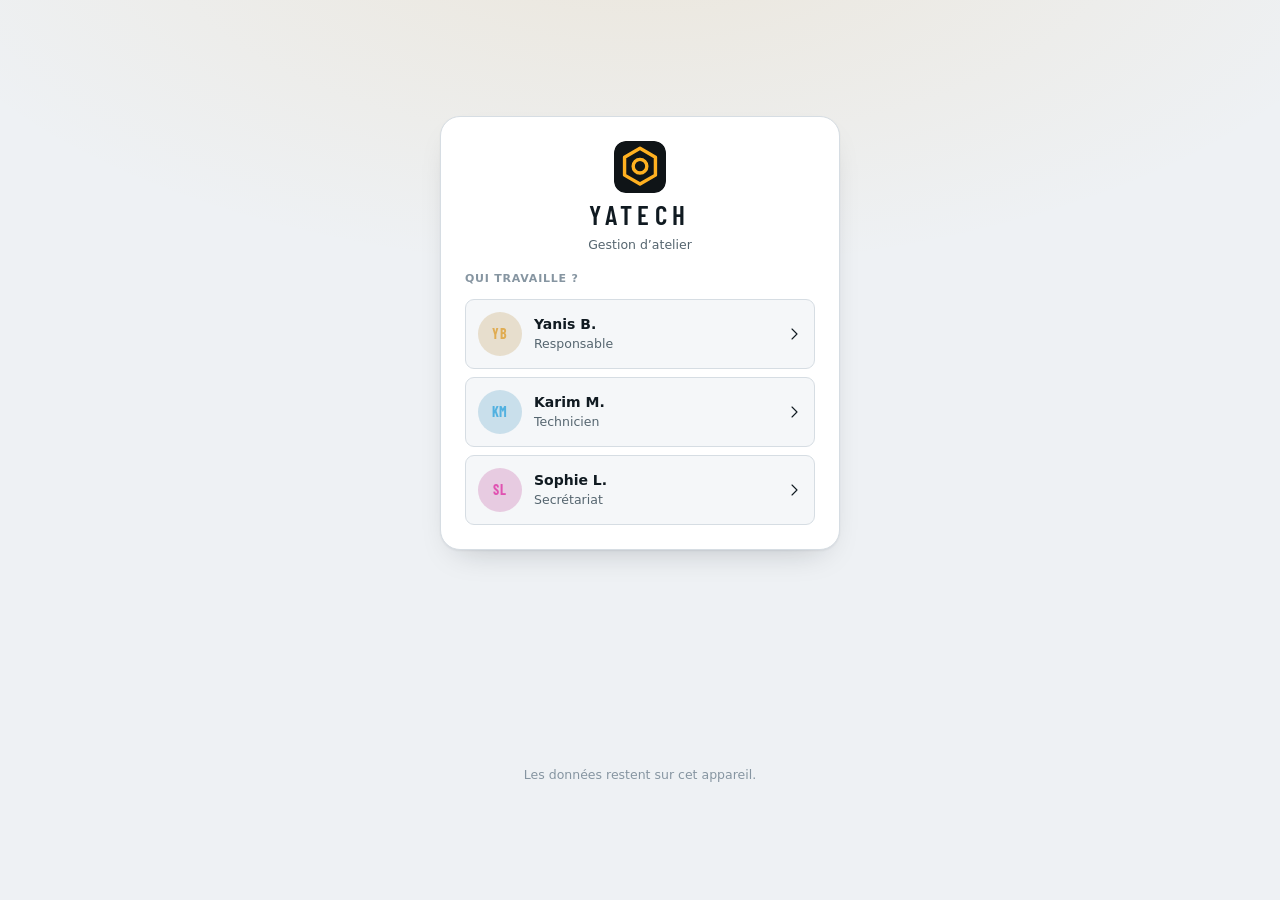
==== commit 1fac316a: "Une typographie qui ne change pas d'une machine à l'autre, et l'outil en un seul fichier La condensé" ====
--- a/yatech-v2/index.html
+++ b/yatech-v2/index.html
@@ -15,6 +15,12 @@
 <link rel="manifest" href="manifest.webmanifest">
 <link rel="icon" href="assets/icone.svg" type="image/svg+xml">
 <link rel="apple-touch-icon" href="assets/icone-180.png">
+<!-- La typo condensée de l'atelier. `preconnect` fait gagner un aller-retour,
+     `display=swap` affiche tout de suite avec la police de repli : hors ligne
+     ou réseau lent, rien n'attend. -->
+<link rel="preconnect" href="https://fonts.googleapis.com">
+<link rel="preconnect" href="https://fonts.gstatic.com" crossorigin>
+<link rel="stylesheet" href="https://fonts.googleapis.com/css2?family=Barlow+Condensed:wght@500;600;700&family=JetBrains+Mono:wght@400;500;700&display=swap">
 <link rel="stylesheet" href="css/jetons.css">
 <link rel="stylesheet" href="css/base.css">
 <link rel="stylesheet" href="css/composants.css">
--- a/yatech-v2/css/jetons.css
+++ b/yatech-v2/css/jetons.css
@@ -17,12 +17,19 @@
   --s-accent: 100%;
 
   /* --- typographies ----------------------------------------------------- */
-  --f-titre: Bahnschrift, "DIN Alternate", "DIN Condensed", "Roboto Condensed",
-             "Archivo Narrow", "Segoe UI Semibold", system-ui, sans-serif;
+  /* La condensée des plaques machine et des panneaux d'atelier. Elle est
+     chargée depuis Google Fonts pour que l'outil ait le même visage sur le
+     téléphone de l'atelier et sur le poste du bureau — sans elle, un Mac
+     montre DIN Condensed, un PC Bahnschrift, et un Linux rien du tout.
+     La pile de repli est complète : hors ligne, la page ne bronche pas. */
+  --f-titre: "Barlow Condensed", Bahnschrift, "DIN Alternate", "DIN Condensed",
+             "Roboto Condensed", "Archivo Narrow", "Segoe UI Semibold",
+             system-ui, sans-serif;
   --f-texte: system-ui, -apple-system, "Segoe UI", Roboto, "Helvetica Neue",
              Arial, sans-serif;
-  --f-chiffre: ui-monospace, "SF Mono", "Cascadia Mono", "Roboto Mono",
-               Consolas, monospace;
+  /* Les chiffres alignés : montants en colonne, plaques, heures, références. */
+  --f-chiffre: "JetBrains Mono", ui-monospace, "SF Mono", "Cascadia Mono",
+               "Roboto Mono", Consolas, monospace;
 
   /* Échelle typographique : peu de tailles, bien écartées. */
   --t-xs: 11px;
@@ -30,8 +37,8 @@
   --t-m:  14px;
   --t-l:  16px;
   --t-xl: 20px;
-  --t-2xl: 26px;
-  --t-3xl: 34px;
+  --t-2xl: 27px;
+  --t-3xl: 36px;
 
   /* --- espaces : multiples de 4, nommés par usage ------------------------ */
   --e-1: 4px;
@@ -104,6 +111,7 @@
   --ombre-3: 0 30px 80px -24px rgba(0,0,0,.9);
   --luisant: rgba(255,255,255,.06);
   --masque:  rgba(6,9,11,.68);     /* derrière une modale */
+  --bord-ombre: rgba(0,0,0,.55);   /* le voile qui dit « ça défile encore » */
 }
 
 /* ==========================================================================
@@ -142,6 +150,7 @@
   --ombre-3: 0 30px 70px -22px rgba(16,22,28,.36);
   --luisant: rgba(255,255,255,.9);
   --masque:  rgba(24,32,38,.4);
+  --bord-ombre: rgba(16,22,28,.16);
 }
 
 /* Le thème « auto » suit le réglage du téléphone : on ne redéfinit le clair
@@ -168,6 +177,7 @@
     --ombre-3: 0 30px 70px -22px rgba(16,22,28,.36);
     --luisant: rgba(255,255,255,.9);
     --masque: rgba(24,32,38,.4);
+    --bord-ombre: rgba(16,22,28,.16);
   }
 }
 
--- a/yatech-v2/css/composants.css
+++ b/yatech-v2/css/composants.css
@@ -238,6 +238,16 @@
 }
 .coche input { width: 18px; height: 18px; accent-color: var(--accent); cursor: pointer; flex: none; }
 
+/* Les cases posées hors d'un libellé (une liste à cocher, une colonne de
+   sélection) : même taille de base, agrandie au doigt par utilitaires.css. */
+input[type="checkbox"], input[type="radio"] {
+  width: 18px;
+  height: 18px;
+  accent-color: var(--accent);
+  cursor: pointer;
+  flex: none;
+}
+
 .bascule {
   position: relative;
   width: 42px; height: 24px;
@@ -426,6 +436,23 @@
   overflow-x: auto;
   -webkit-overflow-scrolling: touch;
   border-radius: var(--r-m);
+  /* Ce qui décide si un tableau tient, ce n'est pas la largeur de l'écran mais
+     celle de la colonne où il est posé. Un tableau à neuf colonnes dans un
+     panneau de 700 px se fait rogner sur un écran de 1400 px, et personne ne
+     devine qu'il faut le faire défiler. On mesure donc le CONTENEUR. */
+  container-type: inline-size;
+  container-name: tableau;
+
+  /* Ombres de bord : elles n'apparaissent que s'il reste quelque chose à
+     faire défiler, et disparaissent quand on arrive au bout. C'est la seule
+     façon honnête de dire « il y a des colonnes à droite » sans occuper de
+     place ni mentir quand le tableau tient déjà. Les dégradés `local`
+     recouvrent les ombres `scroll` tant qu'on est collé au bord. */
+  background:
+    linear-gradient(to right, var(--plan) 40%, transparent) left / 26px 100% no-repeat local,
+    linear-gradient(to left,  var(--plan) 40%, transparent) right / 26px 100% no-repeat local,
+    radial-gradient(farthest-side at 0 50%, var(--bord-ombre), transparent) left / 13px 100% no-repeat scroll,
+    radial-gradient(farthest-side at 100% 50%, var(--bord-ombre), transparent) right / 13px 100% no-repeat scroll;
 }
 table.grille {
   width: 100%;
@@ -458,6 +485,43 @@
 table.grille .serre { width: 1%; white-space: nowrap; }
 table.grille tr.total td { font-weight: 700; border-top: 2px solid var(--trait); }
 
+/* Les règles de repliage sont écrites une fois, puis appelées par les deux
+   déclencheurs : le conteneur là où il est mesurable, l'écran ailleurs. */
+@container tableau (max-width: 700px) {
+  table.grille.repliable thead { display: none; }
+  table.grille.repliable, table.grille.repliable tbody,
+  table.grille.repliable tr, table.grille.repliable td { display: block; width: 100%; }
+  table.grille.repliable tr {
+    border: 1px solid var(--trait-fin);
+    border-radius: var(--r-m);
+    padding: var(--e-2);
+    margin-bottom: var(--e-2);
+    background: var(--plan);
+  }
+  table.grille.repliable td {
+    display: flex;
+    justify-content: space-between;
+    align-items: center;
+    gap: var(--e-3);
+    border: 0;
+    padding: 5px var(--e-2);
+    text-align: right;
+  }
+  table.grille.repliable td::before {
+    content: attr(data-col);
+    font: 600 var(--t-xs)/1.4 var(--f-texte);
+    text-transform: uppercase;
+    letter-spacing: .06em;
+    color: var(--encre-3);
+    text-align: left;
+    flex: none;
+  }
+  table.grille.repliable td:empty { display: none; }
+}
+
+/* Repli pour les navigateurs sans requêtes de conteneur : on retombe sur la
+   largeur de l'écran, qui reste juste dans la grande majorité des cas. */
+@supports not (container-type: inline-size) {
 @media (max-width: 760px) {
   table.grille.repliable thead { display: none; }
   table.grille.repliable, table.grille.repliable tbody,
@@ -489,6 +553,7 @@
   }
   table.grille.repliable td:empty { display: none; }
 }
+}
 
 /* Liste simple : des lignes séparées par un filet, sans tableau. */
 .liste { display: flex; flex-direction: column; }
--- a/yatech-v2/css/coque.css
+++ b/yatech-v2/css/coque.css
@@ -200,6 +200,15 @@
 .tete-ecran h1 { font-size: var(--t-2xl); letter-spacing: .03em; }
 .tete-ecran__sous { color: var(--encre-2); font-size: var(--t-s); margin-top: 2px; }
 .tete-ecran__actions { margin-left: auto; display: flex; gap: var(--e-2); flex-wrap: wrap; }
+
+/* Sur téléphone, le titre et l'action se disputent la ligne : le titre se
+   casse en deux et le bouton se retrouve coincé. On les empile, et l'action
+   principale prend toute la largeur — c'est de toute façon là que va le pouce. */
+@media (max-width: 620px) {
+  .tete-ecran { flex-direction: column; align-items: stretch; gap: var(--e-3); }
+  .tete-ecran__actions { margin-left: 0; }
+  .tete-ecran__actions > .bt { flex: 1 1 auto; min-height: 44px; }
+}
 
 /* Une barre de filtres qui défile horizontalement sur téléphone. */
 .filtres {
--- a/yatech-v2/css/ecrans.css
+++ b/yatech-v2/css/ecrans.css
@@ -784,3 +784,821 @@
 }
 .etiquette__code { font: 700 var(--t-l)/1 var(--f-chiffre); letter-spacing: .08em; }
 .etiquette__lib { font-size: var(--t-xs); color: var(--encre-2); }
+
+/* ==========================================================================
+   FICHE DOSSIER — le peu qui n'existe que sur cet écran
+   ========================================================================== */
+
+/* Une ligne de pièce déjà sortie du stock. Sans marque, le technicien retourne
+   au rayon chercher quelque chose qu'il a déjà sur son établi. */
+.dossier-ligne-servie { background: var(--ok-voile); border-color: var(--ok-voile); }
+
+.dossier-photos {
+  display: grid;
+  gap: var(--e-2);
+  grid-template-columns: repeat(auto-fill, minmax(min(140px, 45%), 1fr));
+}
+.dossier-photo {
+  position: relative;
+  appearance: none;
+  display: block;
+  padding: 0;
+  aspect-ratio: 4 / 3;
+  border: 1px solid var(--trait-fin);
+  border-radius: var(--r-m);
+  background: var(--plan-2);
+  overflow: hidden;
+  cursor: pointer;
+}
+.dossier-photo:hover { border-color: var(--accent-trait); }
+.dossier-photo img { display: block; width: 100%; height: 100%; object-fit: cover; }
+.dossier-photo__pied {
+  position: absolute;
+  left: 0; right: 0; bottom: 0;
+  padding: 4px 6px;
+  background: var(--plan);
+  color: var(--encre-2);
+  font-size: var(--t-xs);
+  text-align: left;
+  white-space: nowrap;
+  overflow: hidden;
+  text-overflow: ellipsis;
+}
+/* La photo agrandie tient dans la fenêtre sans la faire déborder : une photo
+   de téléphone est plus haute que large, et l'écran ne l'est pas. */
+.dossier-photo__grande {
+  width: 100%;
+  max-height: 68vh;
+  object-fit: contain;
+  border-radius: var(--r-m);
+  background: var(--plan-2);
+}
+
+/* ==========================================================================
+   VÉHICULES — la recherche avant tout
+   On ne lit pas cette liste, on y cherche une plaque. Le champ est donc plus
+   grand que partout ailleurs : c'est la première chose que le doigt trouve.
+   ========================================================================== */
+.vehicules-chercher { margin-bottom: var(--e-3); }
+.vehicules-chercher .saisie {
+  min-height: 52px;
+  padding-left: 46px;
+  font-size: var(--t-l);
+  background: var(--plan);
+  border-color: var(--accent-trait);
+}
+.vehicules-chercher svg { left: 15px; width: 20px; height: 20px; }
+.vehicules-chercher .recherche__vider { right: 10px; }
+
+.vehicules-outils { display: flex; align-items: flex-start; gap: var(--e-3); flex-wrap: wrap; }
+.vehicules-outils .filtres { flex: 1; min-width: 0; }
+
+/* Le tri au doigt : sur téléphone les en-têtes du tableau disparaissent, il
+   faut donc un autre moyen de ranger la liste. */
+.vehicules-tri-mobile { display: none; gap: 5px; flex-direction: column; }
+@media (max-width: 760px) {
+  .vehicules-tri-mobile { display: flex; }
+}
+
+/* Un en-tête de colonne qui trie : il garde la typographie du tableau. */
+.vehicules-tri {
+  display: inline-flex;
+  align-items: center;
+  gap: 5px;
+  border: 0;
+  padding: 0;
+  background: transparent;
+  color: inherit;
+  font: inherit;
+  letter-spacing: inherit;
+  text-transform: inherit;
+  cursor: pointer;
+}
+.vehicules-tri:hover { color: var(--encre); }
+.vehicules-tri svg { width: 13px; height: 13px; opacity: .35; }
+.vehicules-tri--actif { color: var(--accent); }
+.vehicules-tri--actif svg { opacity: 1; }
+
+/* Le bloc « calculateur » de la fiche véhicule : replié tant qu'on fait de la
+   mécanique, ouvert dès qu'on touche à l'électronique. */
+.vehicules-repli {
+  border: 1px solid var(--trait-fin);
+  border-radius: var(--r-m);
+  background: var(--plan-2);
+}
+.vehicules-repli > summary {
+  display: flex;
+  align-items: center;
+  gap: var(--e-2);
+  min-height: 44px;
+  padding: var(--e-2) var(--e-3);
+  cursor: pointer;
+  font: 600 var(--t-m)/1 var(--f-texte);
+  list-style: none;
+}
+.vehicules-repli > summary::-webkit-details-marker { display: none; }
+.vehicules-repli > summary svg { width: 16px; height: 16px; color: var(--encre-3); }
+.vehicules-repli__corps {
+  display: flex;
+  flex-direction: column;
+  gap: var(--e-3);
+  padding: 0 var(--e-3) var(--e-3);
+}
+
+/* ==========================================================================
+   ATELIER — deux ajouts propres à cet écran
+   ========================================================================== */
+
+/* Le choix d'une colonne unique n'a de sens que sur téléphone : sur grand
+   écran, le mur entier tient déjà à l'écran. */
+.atelier-etapes { display: none; }
+@media (max-width: 900px) {
+  .atelier-etapes { display: flex; }
+}
+
+/* L'en-tête triable de la vue liste : un vrai bouton (donc accessible au
+   clavier) qui emprunte la typographie de sa cellule. */
+.atelier-tri {
+  appearance: none;
+  border: 0;
+  padding: 0;
+  background: transparent;
+  color: inherit;
+  font: inherit;
+  letter-spacing: inherit;
+  text-transform: inherit;
+  display: inline-flex;
+  align-items: center;
+  gap: 4px;
+  cursor: pointer;
+}
+.atelier-tri:hover { color: var(--encre); }
+.atelier-tri svg { width: 12px; height: 12px; }
+
+/* ==========================================================================
+   FICHE VÉHICULE — le carnet d'entretien
+   ========================================================================== */
+
+/* Le calculateur : sur cette fiche, c'est l'information qu'on vient chercher
+   en premier quand on a les mains dans le moteur. Un liseré d'accent le fait
+   trouver sans avoir à lire les titres. */
+.vehicule-ecu { border-left: 3px solid var(--accent); }
+
+/* Un passage à l'atelier : replié, il tient sur une ligne ; déplié, il montre
+   les travaux. `details` fait le travail sans une ligne de JavaScript, et
+   reste accessible au clavier. */
+.vehicule-passage {
+  border: 1px solid var(--trait-fin);
+  border-radius: var(--r-m);
+  background: var(--plan);
+}
+.vehicule-passage + .vehicule-passage { margin-top: var(--e-2); }
+.vehicule-passage > summary {
+  display: flex;
+  align-items: center;
+  flex-wrap: wrap;
+  gap: var(--e-2) var(--e-3);
+  padding: var(--e-3);
+  min-height: 38px;
+  cursor: pointer;
+  border-radius: var(--r-m);
+  list-style: none;
+}
+/* Safari dessine son propre triangle par un pseudo-élément à lui. */
+.vehicule-passage > summary::-webkit-details-marker { display: none; }
+.vehicule-passage > summary:hover { background: var(--plan-2); }
+.vehicule-passage[open] > summary {
+  border-bottom: 1px solid var(--trait-fin);
+  border-radius: var(--r-m) var(--r-m) 0 0;
+}
+.vehicule-passage__corps { padding: var(--e-3); }
+
+/* Les photos : des vignettes régulières, assez grandes pour reconnaître une
+   rayure au doigt sur un téléphone. */
+.vehicule-photos {
+  display: grid;
+  gap: var(--e-2);
+  grid-template-columns: repeat(auto-fill, minmax(min(104px, 46%), 1fr));
+}
+.vehicule-photo {
+  position: relative;
+  aspect-ratio: 4 / 3;
+  padding: 0;
+  overflow: hidden;
+  cursor: pointer;
+  background: var(--plan-2);
+  border: 1px solid var(--trait-fin);
+  border-radius: var(--r-m);
+}
+.vehicule-photo:hover { border-color: var(--accent-trait); }
+.vehicule-photo img { width: 100%; height: 100%; object-fit: cover; }
+.vehicule-photo__legende {
+  position: absolute;
+  left: 0;
+  right: 0;
+  bottom: 0;
+  padding: 3px 6px;
+  text-align: left;
+  font-size: var(--t-xs);
+  color: var(--encre-2);
+  background: var(--plan);
+  border-top: 1px solid var(--trait-fin);
+}
+
+/* ==========================================================================
+   DEVIS — la liste de ce qui n'est pas encore gagné
+   Un devis qui dort ne se voit pas dans une liste uniforme. Ceux qui ont
+   dépassé le délai de relance prennent donc un fond « alerte » assez discret
+   pour ne pas crier, assez net pour se repérer au premier coup d'œil.
+   ========================================================================== */
+.devis-outils { display: flex; align-items: flex-start; gap: var(--e-3); flex-wrap: wrap; }
+.devis-outils .filtres { flex: 1; min-width: 0; }
+
+/* Le tri au doigt : sur téléphone les en-têtes du tableau disparaissent, il
+   faut donc un autre moyen de ranger la liste. */
+.devis-tri-mobile { display: none; gap: 5px; flex-direction: column; }
+@media (max-width: 760px) {
+  .devis-tri-mobile { display: flex; }
+}
+
+/* Un en-tête de colonne qui trie : il garde la typographie du tableau. */
+.devis-tri {
+  display: inline-flex;
+  align-items: center;
+  gap: 5px;
+  border: 0;
+  padding: 0;
+  background: transparent;
+  color: inherit;
+  font: inherit;
+  letter-spacing: inherit;
+  text-transform: inherit;
+  cursor: pointer;
+}
+.devis-tri:hover { color: var(--encre); }
+.devis-tri svg { width: 13px; height: 13px; opacity: .35; }
+.devis-tri--actif { color: var(--accent); }
+.devis-tri--actif svg { opacity: 1; }
+
+/* Le survol du tableau repeint le fond : sans cette seconde règle, une ligne
+   à relancer perdrait sa couleur dès qu'on passe la souris dessus. */
+table.grille tbody tr.devis-relance { background: var(--alerte-voile); }
+table.grille tbody tr.devis-relance:hover { background: var(--alerte-voile); }
+
+/* --- PARC : compléments de l'écran --------------------------------------
+   « Travaux en cours » est l'état le plus fréquent du parking : il lui
+   fallait la couleur d'accent, la seule qui manquait au jeu de places.
+   Les deux autres classes ne servent qu'au glisser-déposer. */
+.place--travaux { border-color: var(--accent); background: var(--accent-voile); }
+.place--cible {
+  border-style: solid;
+  border-color: var(--accent);
+  box-shadow: 0 0 0 3px var(--accent-trait);
+  transform: translateY(-2px);
+}
+.place--emportee { opacity: .4; }
+
+/* ==========================================================================
+   DEVIS — l'aperçu du document imprimable
+   Le document est mis en page pour le papier : toutes ses règles vivent dans
+   css/impression.css, sous @media print. À l'écran il n'a donc AUCUN style.
+   On lui en donne juste assez pour se relire, sur un fond de papier — d'où le
+   thème clair posé sur ce bloc (data-theme="clair") : « --plan » y redevient
+   blanc et « --encre » noire, même quand l'outil est en sombre.
+   Ça reste une approximation : la vraie page sort de l'impression.
+   ========================================================================== */
+.devis-apercu {
+  background: var(--plan);
+  color: var(--encre);
+  border: 1px solid var(--trait);
+  border-radius: var(--r-m);
+  padding: var(--e-5);
+  max-height: 62vh;
+  overflow: auto;
+  font-size: var(--t-s);
+  line-height: 1.5;
+  /* Une référence ou un VIN ne doit pas pousser le tableau hors du cadre. */
+  overflow-wrap: anywhere;
+}
+.devis-apercu .doc__tete,
+.devis-apercu .doc__signature {
+  display: flex;
+  justify-content: space-between;
+  gap: var(--e-5);
+  flex-wrap: wrap;
+}
+.devis-apercu .doc__tete {
+  border-bottom: 2px solid var(--encre);
+  padding-bottom: var(--e-3);
+  margin-bottom: var(--e-4);
+}
+.devis-apercu .doc__emetteur strong {
+  display: block;
+  font-family: var(--f-titre);
+  font-size: var(--t-l);
+  text-transform: uppercase;
+  letter-spacing: .04em;
+}
+.devis-apercu .doc__type { text-align: right; }
+.devis-apercu .doc__type b {
+  display: block;
+  font-family: var(--f-titre);
+  font-size: var(--t-xl);
+  text-transform: uppercase;
+  letter-spacing: .1em;
+}
+.devis-apercu .doc__parties {
+  display: grid;
+  grid-template-columns: repeat(auto-fit, minmax(min(230px, 100%), 1fr));
+  gap: var(--e-3);
+  margin-bottom: var(--e-4);
+}
+.devis-apercu .doc__bloc {
+  border: 1px solid var(--trait);
+  border-radius: var(--r-s);
+  padding: var(--e-3);
+}
+.devis-apercu .doc__bloc h4 {
+  font-size: var(--t-xs);
+  text-transform: uppercase;
+  letter-spacing: .06em;
+  margin-bottom: var(--e-1);
+}
+.devis-apercu table { width: 100%; border-collapse: collapse; }
+.devis-apercu th,
+.devis-apercu td {
+  border-bottom: 1px solid var(--trait);
+  padding: 6px 8px;
+  text-align: left;
+  vertical-align: top;
+}
+.devis-apercu th {
+  border-bottom-width: 2px;
+  border-bottom-color: var(--encre);
+  font-size: var(--t-xs);
+  text-transform: uppercase;
+  letter-spacing: .05em;
+}
+.devis-apercu .num { text-align: right; font-variant-numeric: tabular-nums; white-space: nowrap; }
+.devis-apercu .sous-titre td { font-weight: 700; }
+.devis-apercu .doc__totaux {
+  width: min(340px, 100%);
+  margin: var(--e-4) 0 0 auto;
+}
+.devis-apercu .doc__totaux div {
+  display: flex;
+  justify-content: space-between;
+  gap: var(--e-4);
+  padding: 2px 0;
+}
+.devis-apercu .doc__totaux .ttc {
+  border-top: 2px solid var(--encre);
+  margin-top: var(--e-2);
+  padding-top: var(--e-2);
+  font-weight: 700;
+}
+.devis-apercu .doc__mentions,
+.devis-apercu .doc__pied {
+  margin-top: var(--e-4);
+  font-size: var(--t-xs);
+  color: var(--encre-2);
+}
+.devis-apercu .doc__pied {
+  border-top: 1px solid var(--trait);
+  padding-top: var(--e-2);
+  text-align: center;
+}
+.devis-apercu .doc__signature { margin-top: var(--e-5); }
+.devis-apercu .doc__cadre-signature {
+  border: 1px solid var(--trait);
+  border-radius: var(--r-s);
+  padding: var(--e-3);
+  min-width: 190px;
+  min-height: 74px;
+}
+
+/* ==========================================================================
+   FACTURES — le suivi des encaissements
+   ========================================================================== */
+
+/* Une facture dont l'échéance est passée doit sauter aux yeux dans une liste
+   par ailleurs uniforme. Le survol repeint le fond du tableau : sans la
+   seconde règle, la ligne perdrait sa couleur dès le passage de la souris. */
+table.grille tbody tr.factures-retard { background: var(--danger-voile); }
+table.grille tbody tr.factures-retard:hover { background: var(--danger-voile); }
+
+/* Le récapitulatif des six mois : six barres, pas un graphique. La colonne du
+   milieu est la seule à s'étirer, pour que les mois s'alignent verticalement
+   et se comparent d'un coup d'œil. */
+.factures-mois { display: flex; flex-direction: column; gap: var(--e-2); }
+.factures-mois__ligne {
+  display: grid;
+  grid-template-columns: 62px minmax(0, 1fr) auto;
+  align-items: center;
+  gap: var(--e-3);
+}
+.factures-mois__barre {
+  height: 10px;
+  border-radius: var(--r-rond);
+  background: var(--voile);
+  overflow: hidden;
+}
+.factures-mois__part {
+  display: block;
+  height: 100%;
+  min-width: 2px;
+  border-radius: var(--r-rond);
+  background: var(--encre-3);
+}
+/* Le mois en cours n'est pas terminé : il se compare mal aux autres. On le
+   distingue plutôt que de laisser croire à une chute d'activité. */
+.factures-mois__part--courant { background: var(--accent); }
+
+/* Sur téléphone, l'étiquette du mois passe au-dessus : trois colonnes de 62 px
+   sur 380 px d'écran ne laissent plus rien à la barre. */
+@media (max-width: 480px) {
+  .factures-mois__ligne { grid-template-columns: minmax(0, 1fr) auto; }
+  .factures-mois__ligne > .majuscule { grid-column: 1 / -1; }
+}
+
+/* ==========================================================================
+   FICHE FACTURE — la fiche à recopier dans EBP
+   --------------------------------------------------------------------------
+   Un bloc préformaté : les colonnes du résumé sont alignées à l'espace, une
+   police proportionnelle les décalerait. Il défile dans son cadre plutôt que
+   d'étirer la page — sur téléphone, une ligne de vingt références pousse
+   sinon tout l'écran de côté.
+   ========================================================================== */
+.facture-fiche__ebp {
+  margin: 0;
+  padding: var(--e-3);
+  max-height: 260px;
+  overflow: auto;
+  white-space: pre;
+  font: var(--t-xs)/1.6 var(--f-chiffre);
+  color: var(--encre-2);
+  background: var(--plan-2);
+  border: 1px solid var(--trait-fin);
+  border-radius: var(--r-m);
+  -webkit-overflow-scrolling: touch;
+}
+
+/* ==========================================================================
+   PIÈCE — « où la trouver »
+   Le bloc qu'on lit debout devant les rayonnages, téléphone à la main : les
+   trois niveaux de l'emplacement écrits assez gros pour être vus de loin.
+   ========================================================================== */
+.piece-ou {
+  display: flex;
+  align-items: stretch;
+  gap: var(--e-2);
+  flex-wrap: wrap;
+}
+.piece-ou__niveau {
+  flex: 1 1 90px;
+  min-width: 84px;
+  padding: var(--e-3);
+  border: 1px solid var(--trait);
+  border-radius: var(--r-m);
+  background: var(--plan-2);
+  text-align: center;
+}
+.piece-ou__nom {
+  font: 600 var(--t-xs)/1.3 var(--f-texte);
+  text-transform: uppercase;
+  letter-spacing: .06em;
+  color: var(--encre-3);
+}
+.piece-ou__val {
+  margin-top: 2px;
+  font: 700 var(--t-2xl)/1.1 var(--f-chiffre);
+  color: var(--accent);
+  word-break: break-word;
+}
+.piece-ou__fleche { display: grid; place-items: center; color: var(--encre-3); flex: none; }
+
+/* La compatibilité est du texte libre relu des mois plus tard : on lui laisse
+   ses retours à la ligne plutôt que de tout coller sur une seule. */
+.piece-compatible {
+  font-size: var(--t-l);
+  line-height: 1.5;
+  white-space: pre-wrap;
+}
+.piece-photo {
+  width: 100%;
+  height: auto;
+  max-height: 320px;
+  object-fit: contain;
+  border-radius: var(--r-m);
+  background: var(--plan-2);
+}
+
+/* ==========================================================================
+   STOCK — la liste des pièces
+   ========================================================================== */
+
+/* La cellule de quantité porte la pastille ET les deux boutons d'ajustement.
+   Sur téléphone la ligne se replie en fiche : le tout se met alors à droite,
+   sous le pouce, comme le reste des valeurs. */
+.stock-qte {
+  display: flex;
+  align-items: center;
+  gap: var(--e-2);
+}
+.stock-plusmoins { display: flex; gap: 4px; }
+
+/* L'emplacement est un bouton déguisé en étiquette : il filtre la liste sur
+   son bac. Sans ce curseur, rien ne dit qu'on peut cliquer dessus. */
+.stock-lieu {
+  cursor: pointer;
+  font-family: var(--f-chiffre);
+  letter-spacing: .04em;
+}
+.stock-lieu:hover {
+  border-color: var(--accent-trait);
+  color: var(--accent);
+  background: var(--accent-voile);
+}
+
+/* Le champ de comptage de l'inventaire : assez large pour trois chiffres et
+   une décimale, pas plus — il vit dans une colonne étroite. */
+.stock-compte { width: 84px; min-height: 34px; padding: 0 var(--e-2); }
+
+/* Les pièces sans emplacement : le bloc qu'on veut voir vide un jour. */
+.stock-rayon--orphelin { border-color: var(--alerte); }
+.stock-rayon--orphelin .rayon__tete {
+  background: var(--alerte-voile);
+  color: var(--alerte);
+}
+
+/* ==========================================================================
+   TARIFS — les deux grilles côte à côte
+   ========================================================================== */
+
+/* Les taux horaires ne sont pas un réglage parmi d'autres : c'est le chiffre
+   dont dépend tout le reste de l'écran. On l'écrit donc en grand, et il se
+   corrige là où on le lit. */
+.tarifs-taux {
+  display: grid;
+  gap: var(--e-3);
+  grid-template-columns: repeat(auto-fit, minmax(min(210px, 100%), 1fr));
+}
+.tarifs-taux__case {
+  display: flex;
+  flex-direction: column;
+  gap: var(--e-2);
+  padding: var(--e-3);
+  border: 1px solid var(--trait-fin);
+  border-radius: var(--r-m);
+  background: var(--plan-2);
+}
+.tarifs-taux__saisie { display: flex; align-items: center; gap: var(--e-2); }
+.tarifs-taux__saisie .saisie {
+  font: 700 var(--t-2xl)/1.1 var(--f-chiffre);
+  padding: var(--e-2) var(--e-3);
+  min-height: 52px;
+  background: var(--plan);
+}
+.tarifs-taux__unite { flex: none; font-size: var(--t-s); color: var(--encre-2); }
+
+/* Le prix se corrige dans le tableau, sans ouvrir de fenêtre. Le champ garde
+   la largeur d'un montant à quatre chiffres : au-delà, il déborderait la
+   colonne sur petit écran. */
+.tarifs-prix { width: 96px; min-width: 96px; min-height: 38px; }
+.tarifs-cellule { display: flex; flex-direction: column; align-items: flex-end; gap: 3px; }
+.tarifs-cellule > .minus { text-align: right; }
+
+/* La désignation ouvre la fiche : un bouton, pas une ligne cliquable — le
+   tableau contient déjà des champs de saisie, et un clic sur un champ ne doit
+   jamais ouvrir une fenêtre. */
+.tarifs-nom {
+  border: 0;
+  padding: 0;
+  background: transparent;
+  color: inherit;
+  font: 600 var(--t-m)/1.35 var(--f-texte);
+  text-align: left;
+  cursor: pointer;
+}
+.tarifs-nom:hover { color: var(--accent); text-decoration: underline; }
+
+/* Une prestation retirée du catalogue reste lisible, mais s'efface : on doit
+   voir d'un coup d'œil ce qui ne sera plus proposé sur un devis. */
+.tarifs-inactive { opacity: .55; }
+
+/* L'aperçu des deux grilles, dans la fiche prestation. */
+.tarifs-apercu {
+  display: grid;
+  gap: var(--e-3);
+  grid-template-columns: repeat(auto-fit, minmax(min(160px, 100%), 1fr));
+}
+.tarifs-apercu__case {
+  padding: var(--e-3);
+  border: 1px solid var(--trait-fin);
+  border-radius: var(--r-m);
+  background: var(--plan-2);
+}
+.tarifs-apercu__prix { font: 700 var(--t-xl)/1.3 var(--f-chiffre); }
+
+/* La grille telle que le confrère la lit : désignation à gauche, prix à
+   droite, un filet entre les deux pour que l'œil ne se perde pas. */
+.tarifs-groupe__ligne {
+  display: flex;
+  align-items: baseline;
+  justify-content: space-between;
+  gap: var(--e-3);
+  padding: 4px 0;
+  border-bottom: 1px solid var(--trait-fin);
+  font-size: var(--t-s);
+}
+.tarifs-groupe__ligne:last-child { border-bottom: 0; }
+.tarifs-groupe__prix { flex: none; font-family: var(--f-chiffre); }
+
+/* ==========================================================================
+   EBP — le volet « correspondance des colonnes »
+   --------------------------------------------------------------------------
+   Quatorze listes déroulantes qu'on ouvre une fois, au premier import d'un
+   fichier venu d'EBP, et qu'on ne rouvre plus jamais ensuite : elles restent
+   repliées pour ne pas noyer l'aperçu, qui est ce qu'on vient lire.
+   ========================================================================== */
+.ebp-repli {
+  border: 1px solid var(--trait-fin);
+  border-radius: var(--r-m);
+  background: var(--plan-2);
+}
+.ebp-repli > summary {
+  display: flex;
+  align-items: center;
+  gap: var(--e-2);
+  min-height: 44px;
+  padding: var(--e-2) var(--e-3);
+  cursor: pointer;
+  font: 600 var(--t-m)/1 var(--f-texte);
+  list-style: none;
+}
+/* Safari dessine son propre triangle par un pseudo-élément à lui. */
+.ebp-repli > summary::-webkit-details-marker { display: none; }
+.ebp-repli > summary svg { width: 16px; height: 16px; color: var(--encre-3); flex: none; }
+.ebp-repli__corps {
+  display: flex;
+  flex-direction: column;
+  gap: var(--e-3);
+  padding: 0 var(--e-3) var(--e-3);
+}
+
+/* ==========================================================================
+   CLIENTS — l'annuaire
+   --------------------------------------------------------------------------
+   On y arrive presque toujours avec quelqu'un au bout du fil : le champ de
+   recherche est donc plus grand que partout ailleurs, pour se voir et se
+   viser du premier coup, y compris à bout de bras sur un téléphone.
+   ========================================================================== */
+.clients-chercher { margin-bottom: var(--e-3); }
+.clients-chercher .saisie {
+  min-height: 48px;
+  padding-left: 44px;
+  font-size: var(--t-l);
+}
+.clients-chercher svg { left: 15px; width: 20px; height: 20px; }
+.clients-chercher .recherche__vider { right: 10px; }
+
+.clients-outils { display: flex; align-items: flex-start; gap: var(--e-3); flex-wrap: wrap; }
+.clients-outils .filtres { flex: 1; min-width: 0; }
+
+/* Le tri au doigt : sur téléphone les en-têtes du tableau disparaissent avec
+   le repli des lignes, il faut donc un autre moyen de ranger la liste. */
+.clients-tri-mobile { display: none; gap: 5px; flex-direction: column; }
+@media (max-width: 760px) {
+  .clients-tri-mobile { display: flex; }
+}
+
+/* Un en-tête de colonne qui trie : il garde la typographie du tableau. */
+.clients-tri {
+  display: inline-flex;
+  align-items: center;
+  gap: 5px;
+  border: 0;
+  padding: 0;
+  background: transparent;
+  color: inherit;
+  font: inherit;
+  letter-spacing: inherit;
+  text-transform: inherit;
+  cursor: pointer;
+}
+.clients-tri:hover { color: var(--encre); }
+.clients-tri svg { width: 13px; height: 13px; opacity: .35; }
+.clients-tri--actif { color: var(--accent); }
+.clients-tri--actif svg { opacity: 1; }
+
+/* Les plaques d'un client passent à la ligne plutôt que d'élargir la colonne :
+   un professionnel avec quatre véhicules ne doit pas pousser « Dû » hors de
+   l'écran. */
+.clients-plaques { display: flex; align-items: center; gap: 5px; flex-wrap: wrap; }
+/* Une fois la ligne repliée, la cellule s'aligne à droite : les plaques doivent
+   suivre. On écoute le déclencheur du repli lui-même, sinon elles se recalent
+   trop tôt ou trop tard. */
+@container tableau (max-width: 700px) {
+  .clients-plaques { justify-content: flex-end; }
+}
+@supports not (container-type: inline-size) {
+  @media (max-width: 760px) {
+    .clients-plaques { justify-content: flex-end; }
+  }
+}
+
+/* --------------------------------------------------------------------------
+   RÉGLAGES — la colonne des contrôles
+   Trois largeurs suffisent : un nombre court, un champ ordinaire, un texte
+   long. À 380 px on passe le contrôle SOUS son libellé : côte à côte, il ne
+   resterait ni de quoi lire l'explication ni de quoi viser le champ.
+   -------------------------------------------------------------------------- */
+.reglages__ctrl     { width: 200px; max-width: 100%; }
+.reglages__ctrl--s  { width: 116px; }
+.reglages__ctrl--l  { width: 320px; }
+
+/* La bascule mesure 24 px de haut : trop peu pour le doigt. On lui donne une
+   zone tactile de 40 px sans toucher à son dessin. */
+.reglages__bascule {
+  display: inline-flex;
+  align-items: center;
+  min-height: 40px;
+  padding: 8px 0;
+}
+
+@media (max-width: 560px) {
+  .reglage-ligne { flex-direction: column; align-items: stretch; gap: var(--e-2); }
+  .reglages__ctrl,
+  .reglages__ctrl--s,
+  .reglages__ctrl--l { width: 100%; }
+}
+
+/* ==========================================================================
+   FICHE CLIENT
+   ========================================================================== */
+
+/* Les véhicules d'un client se lisent en vignettes : une colonne sur
+   téléphone, autant que la place le permet sur l'écran de l'atelier. */
+.client-vehicules {
+  display: grid;
+  gap: var(--e-3);
+  grid-template-columns: repeat(auto-fill, minmax(min(230px, 100%), 1fr));
+}
+
+/* Le code d'accès du portail confrère. Il se recopie à la main sur un papier
+   ou se dicte au téléphone : espacé, en chiffres à chasse fixe, et
+   sélectionnable d'un geste. */
+.client-code {
+  font-family: var(--f-chiffre);
+  font-size: var(--t-2xl);
+  font-weight: 700;
+  letter-spacing: .22em;
+  text-align: center;
+  padding: var(--e-3);
+  border: 1px dashed var(--alerte);
+  border-radius: var(--r-m);
+  background: var(--plan);
+  user-select: all;
+}
+
+/* ==========================================================================
+   PORTAIL PROFESSIONNEL — le choix d'un créneau
+   Un confrère ouvre ce lien debout dans son atelier, un téléphone dans une
+   main. Les cibles sont donc larges, et la bande des jours défile au pouce
+   plutôt que de replier la page sur douze lignes.
+   ========================================================================== */
+.portail__jours {
+  display: flex;
+  gap: var(--e-1);
+  overflow-x: auto;
+  padding: var(--e-2);
+  border-bottom: 1px solid var(--trait-fin);
+  scrollbar-width: none;
+  min-width: 0;
+  max-width: 100%;
+}
+.portail__jours::-webkit-scrollbar { display: none; }
+
+.portail__creneaux {
+  display: grid;
+  gap: var(--e-2);
+  grid-template-columns: repeat(auto-fill, minmax(min(84px, 100%), 1fr));
+}
+.portail__creneau {
+  min-height: 44px;
+  padding: 0 var(--e-2);
+  border: 1px solid var(--trait);
+  border-radius: var(--r-m);
+  background: var(--plan);
+  color: var(--encre);
+  font: 600 var(--t-m)/1 var(--f-chiffre);
+  font-variant-numeric: tabular-nums;
+  cursor: pointer;
+  transition: background var(--vite), border-color var(--vite);
+}
+.portail__creneau:hover { background: var(--plan-2); border-color: var(--encre-3); }
+.portail__creneau[aria-pressed="true"] {
+  background: var(--accent);
+  border-color: var(--accent);
+  color: var(--accent-sur);
+}
--- a/yatech-v2/css/utilitaires.css
+++ b/yatech-v2/css/utilitaires.css
@@ -51,3 +51,125 @@
   font-weight: 600;
   color: var(--encre-3);
 }
+
+/* ==========================================================================
+   GARDE-FOU : la page ne doit JAMAIS défiler de côté
+   --------------------------------------------------------------------------
+   Plusieurs éléments défilent horizontalement à l'intérieur d'eux-mêmes : la
+   barre de filtres, un tableau large, les colonnes de l'atelier, la grille du
+   planning. Pour que ce soit vrai, il faut que chacun de leurs ancêtres
+   accepte de rétrécir.
+
+   Or un enfant de conteneur souple (flex ou grid) a par défaut
+   `min-width: auto` : il refuse de descendre sous la largeur de son contenu.
+   Un seul ancêtre dans ce cas et ce n'est plus le tableau qui défile, c'est
+   toute la page qui part de côté — sur téléphone, on perd le menu du bas et
+   on ne comprend pas pourquoi.
+
+   On l'écrit une fois ici plutôt que dans chaque écran : le défaut est trop
+   facile à réintroduire pour compter sur la vigilance.
+   ========================================================================== */
+
+.filtres,
+.tableau-cadre,
+.onglets,
+.tableau-atelier,
+.planning__grille,
+.planning__jours,
+.reglages__menu {
+  min-width: 0;
+  max-width: 100%;
+}
+
+/* L'ancêtre direct d'un de ces éléments doit pouvoir rétrécir. */
+.contenu :has(> .filtres),
+.contenu :has(> .tableau-cadre),
+.contenu :has(> .onglets),
+.contenu :has(> .tableau-atelier),
+.contenu :has(> .planning__grille) {
+  min-width: 0;
+}
+
+/* Filet de dernier recours : même si un écran invente une disposition qu'on
+   n'a pas prévue, le corps de la page ne débordera pas. `clip` plutôt que
+   `hidden` : `hidden` ferait de .contenu un conteneur de défilement et
+   casserait les en-têtes collants qui vivent dedans. */
+@supports (overflow-x: clip) {
+  .contenu { overflow-x: clip; }
+}
+
+/* ==========================================================================
+   AU DOIGT
+   --------------------------------------------------------------------------
+   Une souris vise au pixel. Un doigt ganté, dans un atelier, une main occupée
+   par une pièce, ne vise pas à 30 px. Tout ce qui se touche passe donc à
+   38 px au moins — mais SEULEMENT sur les appareils tactiles : sur un écran de
+   bureau, la même règle gonflerait l'interface pour rien et on verrait deux
+   fois moins de lignes.
+
+   `pointer: coarse` est le bon discriminant : il décrit le moyen de pointage,
+   pas la taille de l'écran. Une tablette tactile de 1200 px en a besoin, un
+   petit portable au trackpad non.
+   ========================================================================== */
+
+@media (pointer: coarse) {
+  .filtre { height: 40px; padding: 0 var(--e-4); }
+
+  .segments button { min-height: 38px; padding: 0 var(--e-4); }
+
+  .bt--s { min-height: 38px; padding: 0 var(--e-3); }
+  .bt--icone.bt--s { width: 38px; }
+
+  .recherche__vider { width: 38px; height: 38px; right: 3px; }
+
+  .lien { min-height: 44px; }
+
+  .onglets button { min-height: 44px; }
+
+  .jour-onglet { min-height: 44px; }
+
+  /* Une case à cocher de 18 px se rate une fois sur trois. On l'agrandit, et
+     le libellé qui l'accompagne reste cliquable — c'est lui la vraie cible. */
+  input[type="checkbox"],
+  input[type="radio"] {
+    width: 24px;
+    height: 24px;
+  }
+  .coche { min-height: 40px; }
+
+  /* Le pas d'une ligne de tableau : au doigt, on veut pouvoir en toucher une
+     sans attraper sa voisine. */
+  table.grille td { padding-top: var(--e-3); padding-bottom: var(--e-3); }
+  .liste__ligne { min-height: 56px; }
+}
+
+/* --------------------------------------------------------------------------
+   iOS zoome sur tout champ dont le texte fait moins de 16 px, et ne revient
+   jamais : la page reste agrandie et décalée jusqu'au rechargement. La règle
+   vaut pour TOUS les champs, pas seulement ceux qui portent la classe maison —
+   un écran qui pose un `<input>` nu tomberait sinon dans le piège.
+   -------------------------------------------------------------------------- */
+@media (max-width: 900px) {
+  input:not([type="checkbox"]):not([type="radio"]):not([type="range"]):not([type="color"]),
+  select,
+  textarea {
+    font-size: 16px;
+  }
+}
+
+/* Les liens de texte posés dans une ligne de tableau ou de liste : ils font la
+   hauteur d'une ligne de texte, soit une vingtaine de pixels. On leur donne
+   une zone de touche décente sans rien déplacer — la marge négative reprend
+   exactement ce que la marge intérieure a ajouté. */
+@media (pointer: coarse) {
+  table.grille td a,
+  table.grille td button.bt--nu,
+  table.grille td button:not(.bt):not(.filtre):not(.etiq),
+  .liste__ligne a,
+  .rang-s a,
+  a.rang-s {
+    padding-block: 10px;
+    margin-block: -10px;
+  }
+  .etiq[role="button"], button.etiq { min-height: 38px; padding: 0 var(--e-3); }
+}
--- a/yatech-v2/css/impression.css
+++ b/yatech-v2/css/impression.css
@@ -20,14 +20,27 @@
     line-height: 1.45;
   }
 
-  /* Tout ce qui vit à l'écran disparaît. */
+  /* Tout ce qui vit à l'écran disparaît. On cache la RACINE de l'application
+     plutôt que ses morceaux un par un : un écran qui ne passe pas par la coque
+     — la connexion, le portail confrère — s'imprimerait sinon par-dessous le
+     document, et le devis partirait au client avec l'écran de connexion en
+     première page. */
+  #app, #calque-modales, #calque-messages,
   .coque, .rail, .barre, .onglets-bas, .messages, .masque, .flottant,
   .tiroir, .tiroir-masque, .palette-masque, .menu-flotte, .amorce { display: none !important; }
 
   .impression { display: block !important; }
 
   /* --- en-tête du document --------------------------------------------- */
-  .doc { color: #000; }
+  .doc {
+    color: #000;
+    width: 100%;
+    max-width: 100%;
+    /* Un mot trop long (une référence, un VIN) ne doit pas pousser le tableau
+       hors de la feuille : il se coupe. */
+    overflow-wrap: anywhere;
+  }
+  .doc table { table-layout: fixed; }
   .doc__tete {
     display: flex;
     justify-content: space-between;
